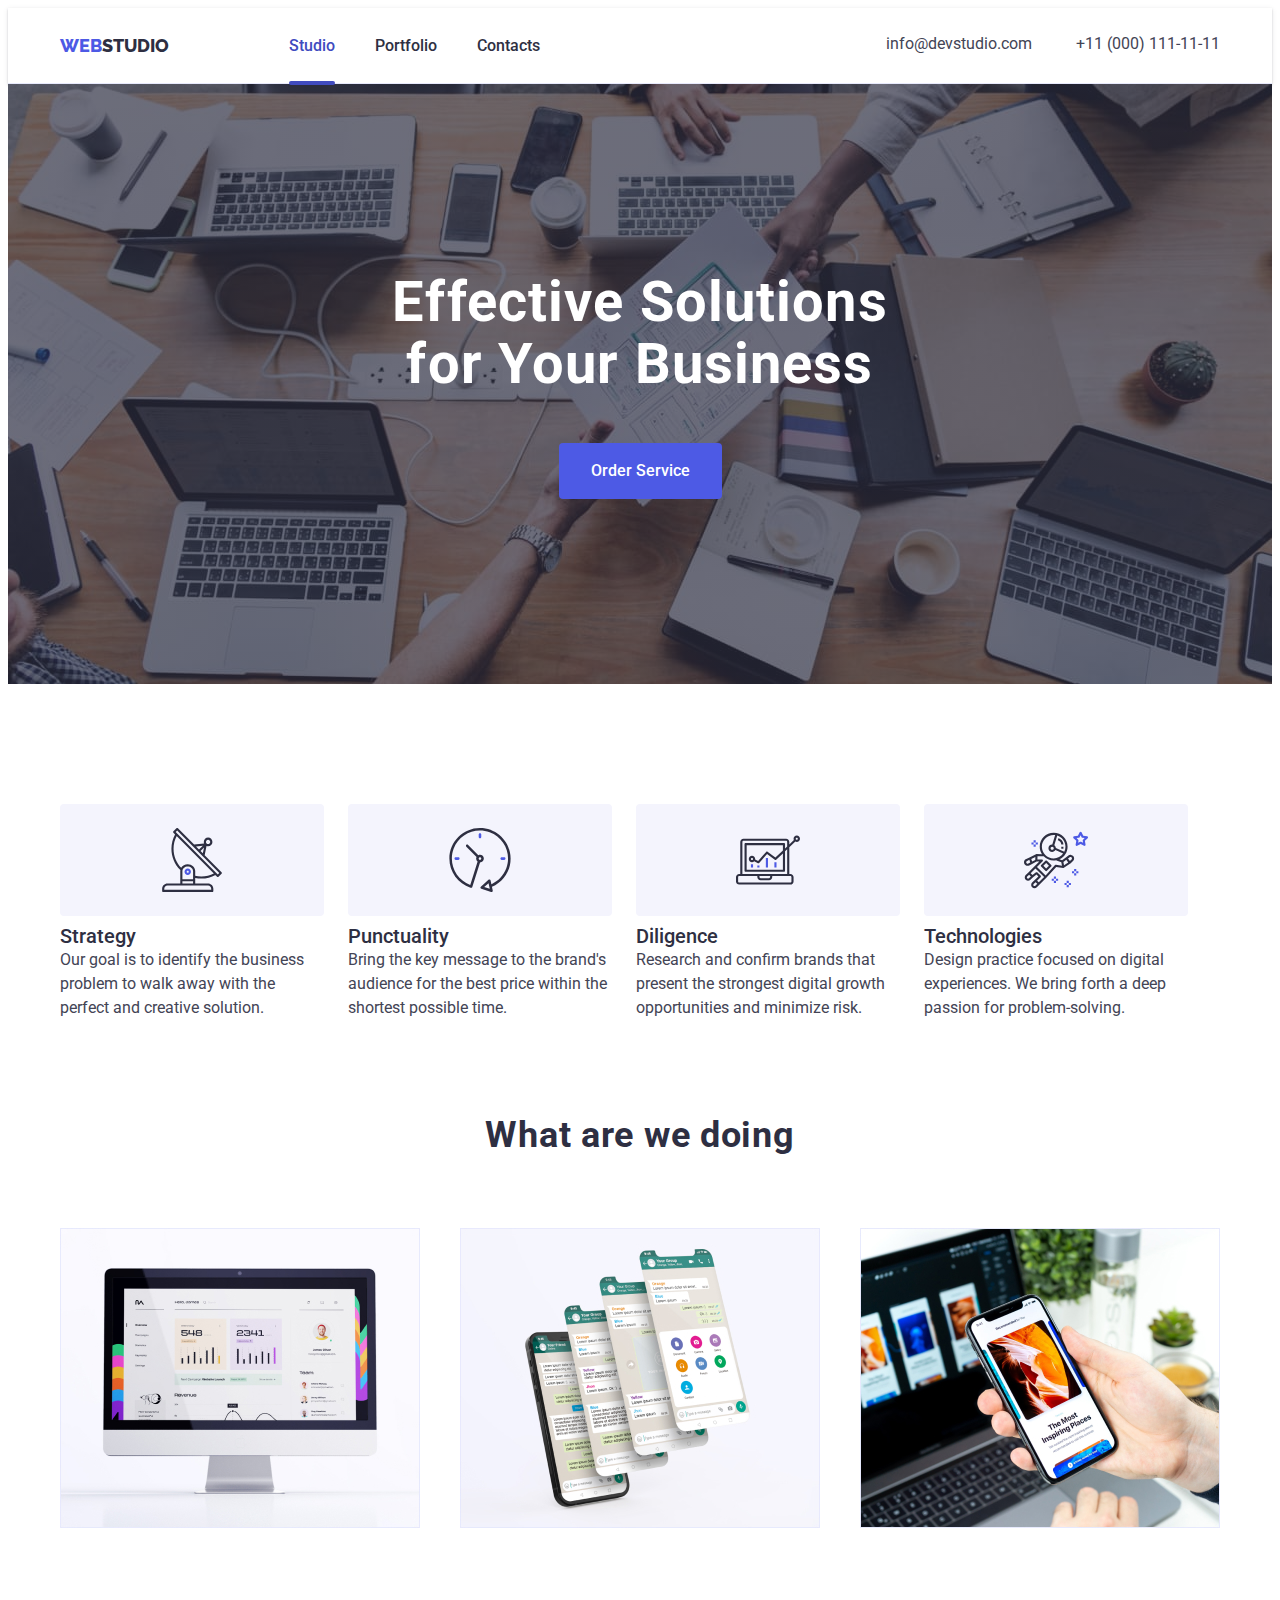
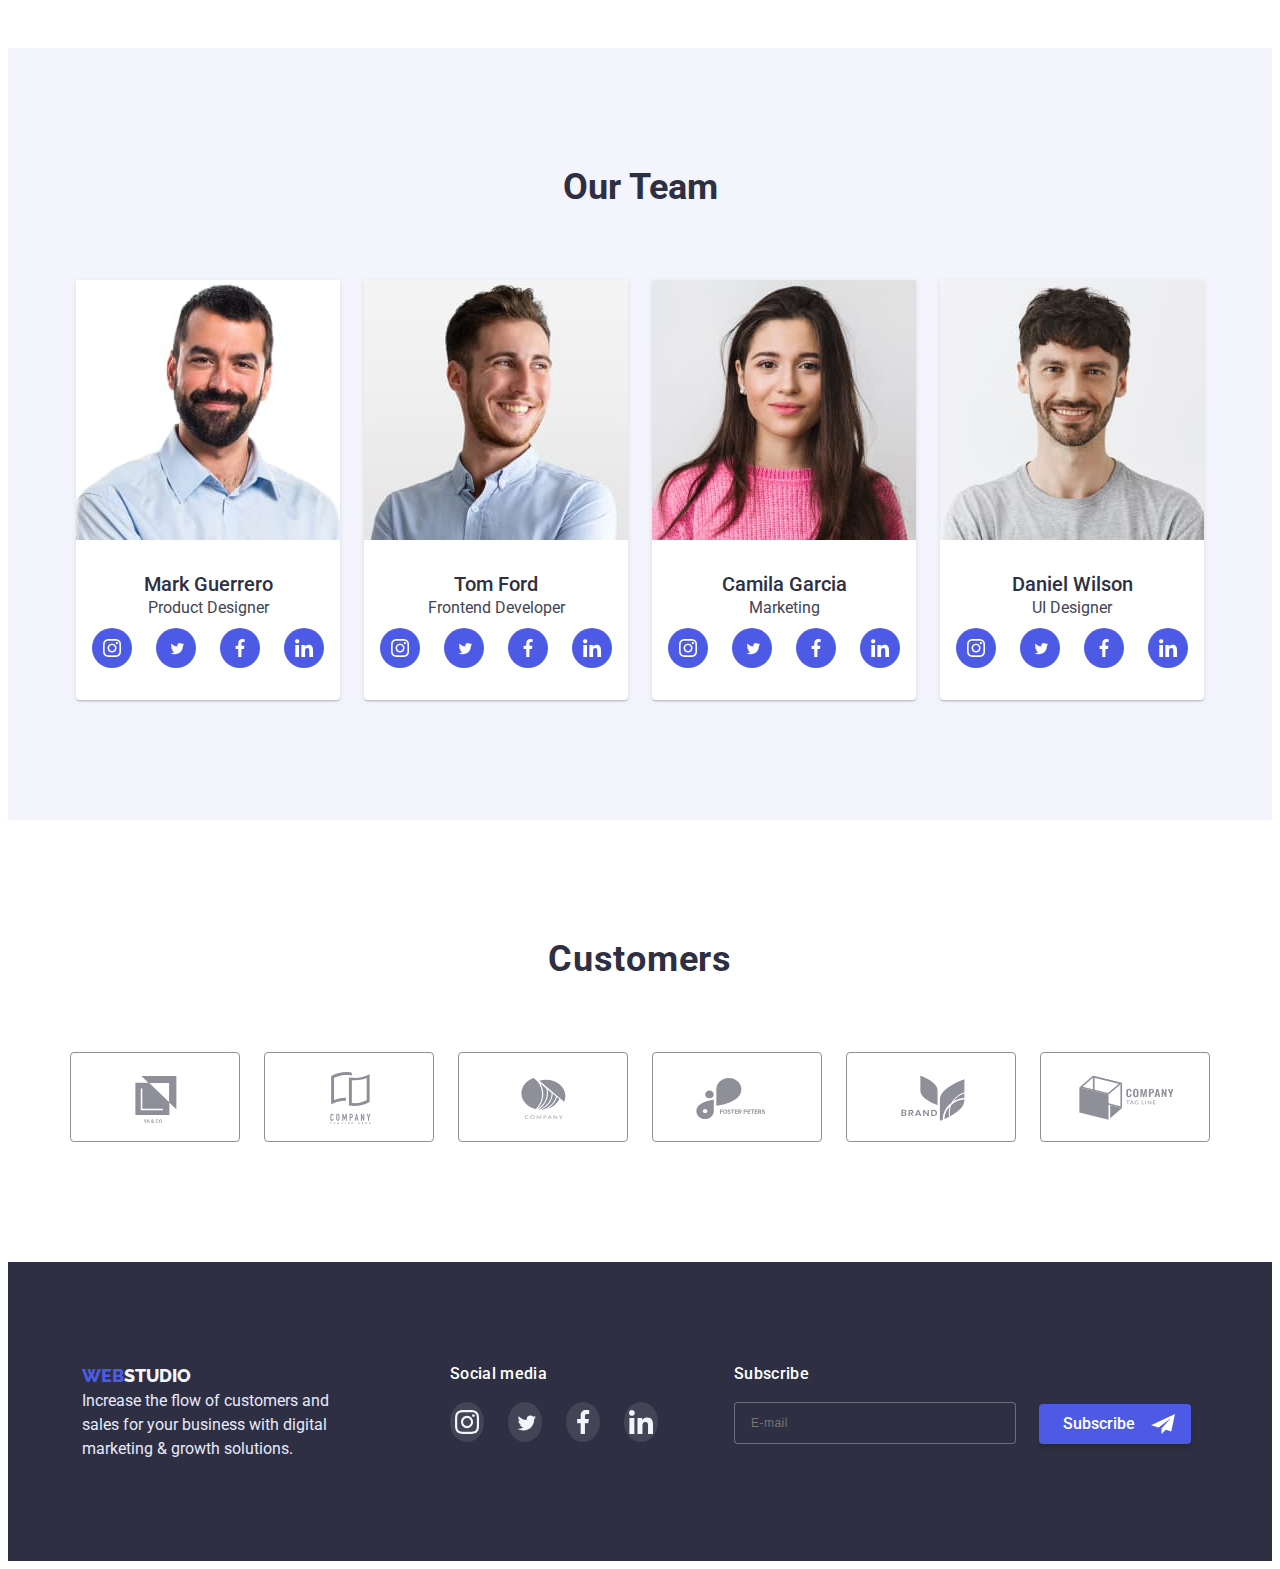
==== index.html @ 834798c4 "initial portfol" ====
<!DOCTYPE html>
<html lang="en">
  <head>
    <meta charset="UTF-8" />
    <meta http-equiv="X-UA-Compatible" content="IE=edge" />
    <meta name="viewport" content="width=device-width, initial-scale=1.0" />
    <title>WebStudio</title>
    <link rel="preconnect" href="https://fonts.googleapis.com" />
    <link rel="preconnect" href="https://fonts.gstatic.com" crossorigin />
    <link
      href="https://fonts.googleapis.com/css2?family=Raleway:wght@800&family=Roboto:wght@400;500;700&display=swap"
      rel="stylesheet"
    />
    <link rel="preconnect" href="https://fonts.googleapis.com" />
    <link rel="preconnect" href="https://fonts.gstatic.com" crossorigin />
    <link
      rel="stylesheet"
      href="https://cdnjs.cloudflare.com/ajax/libs/modern-normalize/1.0.0/modern-normalize.min.css"
      integrity="sha512-ISS7cAi1PEhQ8jnbJpJZMd29NlhNj4AWYyLOSp2CE/CsHxTCu+r+t0D2yoJudVrd0/8fTVPUVDzY5Tvli75u/g=="
      crossorigin="anonymous"
    />
    <link rel="stylesheet" href="./css/modal.css" />
    <link rel="stylesheet" href="./css/tablet.css" />
    <link rel="stylesheet" href="./css/desktop.css" />
    <link rel="stylesheet" href="./css/styles.css" />
  </head>

  <body class="tmp-brdr">
    <header class="header-section header-line tmp-brdr">
      <div class="container header-flex">
        <div class="header-justify">
          <nav class="tmp-brdr block block-modal">
            <!--переходи по сайту-->
            <a href="./index.html" class="header-logo">
              <span class="header-logo-color">Web</span>Studio</a
            >

            <ul class="header-list list block">
              <li class="header-item tmp-brdr block">
                <a href="./index.html" class="header-link link aktive"
                  >Studio</a
                >
              </li>
              <li class="header-item tmp-brdr block">
                <a href="./portfolio.html" class="header-link link"
                  >Portfolio</a
                >
              </li>
              <li class="header-item tmp-brdr block">
                <a href="" class="header-link link">Contacts</a>
              </li>
            </ul>
          </nav>
          <button type="button" class="modal-menu-button">
            <svg class="modal-burger-color">
              <use href="./images/icons-optymisov.svg#icon-burger"></use>
            </svg>
          </button>
        </div>

        <address class="header-retreat-raz">
          <ul class="list link header-list-address">
            <li class="header-item tmp-brdr block-inline">
              <a href="mailto:info@devstudio.com" class="header-info link"
                >info@devstudio.com</a
              >
            </li>
            <li class="header-item tmp-brdr block-inline">
              <a href="tel:+110001111111" class="header-info link"
                >+11 (000) 111-11-11</a
              >
            </li>
          </ul>
        </address>
      </div>
    </header>

    <main>
      <!--hero image-->

      <section class="hero-section">
        <div class="container">
          <h1 class="hero-image">Effective Solutions for Your Business</h1>

          <button
            type="button"
            class="hero-image-btn hero-button"
            data-modal-open
          >
            Order Service
          </button>
        </div>
      </section>

      <section class="hero-advantages-section">
        <div class="container">
          <h2 class="visually-hidden">section two</h2>
          <ul class="list tmp-brdr advantages-block">
            <li class="li-inline-block li-block-dist">
              <div class="hero-advantages-list">
                <svg class="hero-advantages-icon" width="64" height="64">
                  <use href="./images/icons.svg#icon-antenna"></use>
                </svg>
              </div>
              <h3 class="hero-advantages-direction">Strategy</h3>
              <p class="hero-advantages-text">
                Our goal is to identify the business problem to walk away with
                the perfect and creative solution.
              </p>
            </li>
            <li class="li-inline-block li-block-dist">
              <div class="hero-advantages-list">
                <svg class="hero-advantages-icon" width="64" height="64">
                  <use href="./images/icons.svg#icon-clock"></use>
                </svg>
              </div>
              <h3 class="hero-advantages-direction">Punctuality</h3>
              <p class="hero-advantages-text">
                Bring the key message to the brand's audience for the best price
                within the shortest possible time.
              </p>
            </li>
            <li class="li-inline-block li-block-dist">
              <div class="hero-advantages-list">
                <svg class="hero-advantages-icon" width="64" height="64">
                  <use href="./images/icons.svg#icon-diagram"></use>
                </svg>
              </div>
              <h3 class="hero-advantages-direction">Diligence</h3>
              <p class="hero-advantages-text">
                Research and confirm brands that present the strongest digital
                growth opportunities and minimize risk.
              </p>
            </li>
            <li class="li-inline-block li-block-dist">
              <div class="hero-advantages-list">
                <svg class="hero-advantages-icon" width="64" height="64">
                  <use href="./images/icons.svg#icon-astronaut"></use>
                </svg>
              </div>
              <h3 class="hero-advantages-direction">Technologies</h3>
              <p class="hero-advantages-text">
                Design practice focused on digital experiences. We bring forth a
                deep passion for problem-solving.
              </p>
            </li>
          </ul>
        </div>
      </section>

      <section class="wedoing-direction-section tmp-brdr">
        <div class="container">
          <h2 class="wedoing-direction-text">What are we doing</h2>
          <ul class="list block">
            <li class="">
              <picture>
                <source
                  media="(max-width: 1440px)"
                  srcset="
                    ./images/desktop-doing-ekran-1x.jpg 1x,
                    ./images/desktop-doing-ekran-2x.jpg 2x
                  "
                />
                <img
                  src="./images/img1.jpg"
                  alt="Computer MAC"
                  width="360"
                  height="300"
                />
              </picture>
            </li>
            <li class="">
              <picture>
                <source
                  media="(max-width: 1440px)"
                  srcset="
                    ./images/desktop-doing-tel-1x.jpg 1x,
                    ./images/desktop-doing-tel-2x.jpg 2x
                  "
                />
                <img
                  src="./images/img2.jpg"
                  alt="Mobile phones"
                  width="360"
                  height="300"
                />
              </picture>
            </li>
            <li class="">
              <picture>
                <source
                  media="(max-width: 1440px)"
                  srcset="
                    ./images/desktop-doing-net-1x.jpg 1x,
                    ./images/desktop-doing-net-2x.jpg 2x
                  "
                />
                <img
                  src="./images/img3.jpg"
                  alt="Computer and phones"
                  width="360"
                  height="300"
                />
              </picture>
            </li>
          </ul>
        </div>
      </section>

      <section class="ourteam-section tmp-brdr">
        <div class="container">
          <h2 class="ourteam-title">Our Team</h2>
          <ul class="list ourteam-block">
            <li class="ourteam-item-grunt">
              <picture>
                <source
                  media=""
                  srcset="./images/mark-1x.jpg 1x, ./images/mark-2x.jpg 2x"
                  width="264"
                  height="260"
                />
                <img
                  src="./images/img-a.jpg"
                  alt="Smiling man with a beard"
                  width="264"
                  height="260"
                />
              </picture>

              <div class="ourteam-block-man">
                <h3 class="ourteam-name">Mark Guerrero</h3>
                <p class="ourteam-function">Product Designer</p>
                <ul class="ourteam-social-list list">
                  <li class="ourteam-social-item">
                    <a href="" class="ourteam-social-link link">
                      <svg class="ourteam-social-icon">
                        <use href="./images/icons.svg#icon-instagram"></use>
                      </svg>
                    </a>
                  </li>
                  <li class="ourteam-social-item">
                    <a href="" class="ourteam-social-link link">
                      <svg class="ourteam-social-icon">
                        <use href="./images/icons.svg#icon-twitter"></use>
                      </svg>
                    </a>
                  </li>
                  <li class="ourteam-social-item">
                    <a href="" class="ourteam-social-link link">
                      <svg class="ourteam-social-icon">
                        <use href="./images/icons.svg#icon-facebook"></use>
                      </svg>
                    </a>
                  </li>
                  <li class="ourteam-social-item">
                    <a href="" class="ourteam-social-link link">
                      <svg class="ourteam-social-icon">
                        <use href="./images/icons.svg#icon-linkedin"></use>
                      </svg>
                    </a>
                  </li>
                </ul>
              </div>
            </li>

            <li class="ourteam-item-grunt">
              <picture>
                <source
                  media=""
                  srcset="./images/tom-1x.jpg 1x, ./images/tom-2x.jpg 2x"
                />
                <img
                  src="./images/img-b.jpg"
                  alt="Smiling man"
                  width="264"
                  height="260"
                />
              </picture>

              <div class="ourteam-block-man">
                <h3 class="ourteam-name">Tom Ford</h3>
                <p class="ourteam-function">Frontend Developer</p>
                <ul class="ourteam-social-list list">
                  <li class="ourteam-social-item">
                    <a href="" class="ourteam-social-link link">
                      <svg class="ourteam-social-icon">
                        <use href="./images/icons.svg#icon-instagram"></use>
                      </svg>
                    </a>
                  </li>
                  <li class="ourteam-social-item">
                    <a href="" class="ourteam-social-link link">
                      <svg class="ourteam-social-icon">
                        <use href="./images/icons.svg#icon-twitter"></use>
                      </svg>
                    </a>
                  </li>
                  <li class="ourteam-social-item">
                    <a href="" class="ourteam-social-link link">
                      <svg class="ourteam-social-icon">
                        <use href="./images/icons.svg#icon-facebook"></use>
                      </svg>
                    </a>
                  </li>
                  <li class="ourteam-social-item">
                    <a href="" class="ourteam-social-link link">
                      <svg class="ourteam-social-icon">
                        <use href="./images/icons.svg#icon-linkedin"></use>
                      </svg>
                    </a>
                  </li>
                </ul>
              </div>
            </li>

            <li class="ourteam-item-grunt">
              <picture>
                <source
                  media=""
                  srcset="./images/cam-1x.jpg 1x, ./images/cam-2x.jpg 2x"
                />
                <img
                  src="./images/img-c.jpg"
                  alt="Smiling girl"
                  width="264"
                  height="260"
                />
              </picture>

              <div class="ourteam-block-man">
                <h3 class="ourteam-name">Camila Garcia</h3>
                <p class="ourteam-function">Marketing</p>
                <ul class="ourteam-social-list list">
                  <li class="ourteam-social-item">
                    <a href="" class="ourteam-social-link link">
                      <svg class="ourteam-social-icon">
                        <use href="./images/icons.svg#icon-instagram"></use>
                      </svg>
                    </a>
                  </li>
                  <li class="ourteam-social-item">
                    <a href="" class="ourteam-social-link link">
                      <svg class="ourteam-social-icon">
                        <use href="./images/icons.svg#icon-twitter"></use>
                      </svg>
                    </a>
                  </li>
                  <li class="ourteam-social-item">
                    <a href="" class="ourteam-social-link link">
                      <svg class="ourteam-social-icon">
                        <use href="./images/icons.svg#icon-facebook"></use>
                      </svg>
                    </a>
                  </li>
                  <li class="ourteam-social-item">
                    <a href="" class="ourteam-social-link link">
                      <svg class="ourteam-social-icon">
                        <use href="./images/icons.svg#icon-linkedin"></use>
                      </svg>
                    </a>
                  </li>
                </ul>
              </div>
            </li>

            <li class="ourteam-item-grunt">
              <picture>
                <source
                  media=""
                  srcset="./images/dan-1x.jpg 1x, ./images/dan-2x.jpg 2x"
                />
                <img
                  src="./images/img-d.jpg"
                  alt="Smiling man"
                  width="264"
                  height="260"
                />
              </picture>

              <div class="ourteam-block-man">
                <h3 class="ourteam-name">Daniel Wilson</h3>
                <p class="ourteam-function">UI Designer</p>
                <ul class="ourteam-social-list list">
                  <li class="ourteam-social-item">
                    <a href="" class="ourteam-social-link link">
                      <svg class="ourteam-social-icon" width="40" height="40">
                        <use href="./images/icons.svg#icon-instagram"></use>
                      </svg>
                    </a>
                  </li>
                  <li class="ourteam-social-item">
                    <a href="" class="ourteam-social-link link">
                      <svg class="ourteam-social-icon">
                        <use href="./images/icons.svg#icon-twitter"></use>
                      </svg>
                    </a>
                  </li>
                  <li class="ourteam-social-item">
                    <a href="" class="ourteam-social-link link">
                      <svg class="ourteam-social-icon">
                        <use href="./images/icons.svg#icon-facebook"></use>
                      </svg>
                    </a>
                  </li>
                  <li class="ourteam-social-item">
                    <a href="" class="ourteam-social-link link">
                      <svg class="ourteam-social-icon">
                        <use href="./images/icons.svg#icon-linkedin"></use>
                      </svg>
                    </a>
                  </li>
                </ul>
              </div>
            </li>
          </ul>
        </div>
      </section>

      <section class="customers-section">
        <div class="container">
          <h2 class="customers-title">Customers</h2>
          <ul class="customers-list list">
            <li class="customers-item">
              <a href="" class="customers-link link"
                ><svg class="customers-icon">
                  <use href="./images/icons.svg#icon-client-logo-a"></use>
                </svg>
              </a>
            </li>
            <li class="customers-item">
              <a href="" class="customers-link link"
                ><svg class="customers-icon">
                  <use href="./images/icons.svg#icon-client-logo-b"></use>
                </svg>
              </a>
            </li>
            <li class="customers-item">
              <a href="" class="customers-link link"
                ><svg class="customers-icon">
                  <use href="./images/icons.svg#icon-client-logo-c"></use>
                </svg>
              </a>
            </li>
            <li class="customers-item">
              <a href="" class="customers-link link"
                ><svg class="customers-icon">
                  <use href="./images/icons.svg#icon-client-logo-d"></use>
                </svg>
              </a>
            </li>
            <li class="customers-item">
              <a href="" class="customers-link link"
                ><svg class="customers-icon">
                  <use href="./images/icons.svg#icon-client-logo-e"></use>
                </svg>
              </a>
            </li>
            <li class="customers-item">
              <a href="" class="customers-link link"
                ><svg class="customers-icon">
                  <use href="./images/icons.svg#icon-client-logo-f"></use>
                </svg>
              </a>
            </li>
          </ul>
        </div>
      </section>
    </main>

    <footer class="footer-grunt">
      <div class="container">
        <div class="footer-block-block">
          <div class="footer-block">
            <div class="footer-logo">
              <a href="./index.html" class="footer-logo-color">
                <span class="header-logo-color">Web</span>Studio
              </a>
            </div>

            <p class="footer-text-color">
              Increase the flow of customers and sales for your business with
              digital marketing & growth solutions.
            </p>
          </div>
          <div class="footer-block-social">
            <h3 class="footer-block-social-title">Social media</h3>
            <ul class="footer-social-list list">
              <li class="footer-social-item">
                <a href="" class="footer-social-link link">
                  <svg class="footer-social-icon">
                    <use href="./images/icons.svg#icon-instagram"></use>
                  </svg>
                </a>
              </li>
              <li class="footer-social-item">
                <a href="" class="footer-social-link link">
                  <svg class="footer-social-icon">
                    <use href="./images/icons.svg#icon-twitter"></use>
                  </svg>
                </a>
              </li>
              <li class="footer-social-item">
                <a href="" class="footer-social-link link">
                  <svg class="footer-social-icon">
                    <use href="./images/icons.svg#icon-facebook"></use>
                  </svg>
                </a>
              </li>
              <li class="footer-social-item">
                <a href="" class="footer-social-link link">
                  <svg class="footer-social-icon">
                    <use href="./images/icons.svg#icon-linkedin"></use>
                  </svg>
                </a>
              </li>
            </ul>
          </div>

          <div class="footer-subscribe">
            <form class="footer-subscribe-contact-form">
              <div class="footer-block-inline">
                <label for="email-foot" class="footer-subscribe-label">
                  <div class="footer-block-text">
                    <span class="footer-subscribe-label-text">Subscribe</span>
                  </div>

                  <div class="footer-subscribe-form-control">
                    <input
                      type="email"
                      class="footer-subscribe-form-input"
                      placeholder="E-mail"
                      name="email"
                      id="email-foot"
                    />
                  </div>
                </label>

                <div class="footer-subscribe-grop">
                  <button
                    type="submit"
                    class="footer-subscribe-btn footer-subscribe-button"
                  >
                    <p class="footer-subscribe-text-btn">Subscribe</p>
                    <svg
                      class="footer-subscribe-btn-icon"
                      width="24"
                      height="24"
                    >
                      <use
                        href="./images/icons-optymisov.svg#icon-subscribe"
                      ></use>
                    </svg>
                  </button>
                </div>
              </div>
            </form>
          </div>
        </div>
      </div>
    </footer>
    <!-- вставити   в div is-hidden -->
    <!-- <div class="modal-backdrop is-hidden" data-modal>
      <div class="modal-modal">
        <div>
          <button type="button" class="modal-close-btn" data-modal-close>
            <svg class="modal-close-btn-icon" width="8" height="8">
              <use
                href="./images/icons-optymisov.svg#icon-close-black-18dp"
              ></use>
            </svg>
          </button>
        </div>

        <div class="modal-grup">
          <p class="modal-grup-text">
            Leave your contacts and we will call you back
          </p>
          <form class="modal-contact-form">
            <div>
              <label for="names" class="modal-label">
                <span class="modal-label-text">Name*</span>
                <div class="modal-form-control">
                  <input
                    type="text"
                    class="modal-contact-form-input"
                    placeholder="name"
                    name="fullname"
                    id="names"
                    required
                    pattern="^[a-zA-Zа-яА-Я]+$"
                    minlength="2"
                  />
                  <svg class="modal-icon" width="22" height="24">
                    <use
                      href="./images/icons-optymisov.svg#icon-person-black-18dp-1"
                    ></use>
                  </svg>
                </div>
              </label>
            </div>

            <div>
              <label for="phone" class="modal-label">
                <span class="modal-label-text">Phone*</span>
                <div class="modal-form-control">
                  <input
                    type="tel"
                    class="modal-contact-form-input"
                    placeholder="telefon"
                    name="phone"
                    id="phone"
                    required
                    pattern="[0-9]{3}-[0-9]{3}-[0-9]{2}-[0-9]{2}"
                    title="xxx-xxx-xx-xx"
                  />
                  <svg class="modal-icon" width="22" height="24">
                    <use
                      href="./images/icons-optymisov.svg#icon-phone-black-18dp-1"
                    ></use>
                  </svg>
                </div>
              </label>
            </div>

            <div>
              <label for="email" class="modal-label">
                <span class="modal-label-text">Email</span>
                <div class="modal-form-control">
                  <input
                    type="email"
                    class="modal-contact-form-input"
                    placeholder="email"
                    name="email"
                    id="email"
                  />
                  <svg class="modal-icon" width="22" height="24">
                    <use
                      href="./images/icons-optymisov.svg#icon-email-black-18dp-1"
                    ></use>
                  </svg>
                </div>
              </label>
            </div>

           
              <label for="comment" class="modal-label-text">Comment</label>
              <textarea
                name="user_message"
                class="modal-for-message"
                placeholder="Text input"
                id="comment"
              ></textarea>
            

            <div>
              <input
                type="checkbox"
                name="user_policy"
                id="user-policy"
                class="modal-form-check visually-hidden"
              />
              <label for="user-policy" class="modal-form-check-privacy">I accept the terms and conditions of the&nbsp;
                <a href="" class="modal-form-check-privacy-line">Privacy Policy</a>
              </label>
            </div>

            <div>
              <button type="submit" class="modal-image-btn modal-button">
                <p class="modal-text-btn">Send</p>
              </button>
            </div>
          </form>
        </div>
      </div>
    </div> -->
    <!-- <script src="./js/modal.js"></script> -->
  </body>
</html>
---- css/modal.css ----
.container{
    width: 100%;  
    padding-left: 16px;
    padding-right: 16px;
    /* background-color: rgb(176, 205, 205);  */
} 

@media screen and (min-width: 480px) {
    .container{
        width: 458px;
        margin-left: auto;
        margin-right: auto;        
    }    
}

@media screen and (min-width: 767px) {
    .modal-menu-button{
        display: none;
    }

    .header-section{
        padding-top: 16px;
        padding-bottom: 16px;        
    }
}

button{
    padding: 0;
    border-width: 0;
    /* writing-mode: 0; */
}

.modal-burger-color{
    /* fill: currentColor; */
    background-color: #fff;
    width: 40px;
    height: 32px;
}

@media screen and (max-width: 767px) {
    .header-list{
        display: none;
    }
}

@media screen and (max-width: 767px) {
    .header-list-address{
        display: none;
    }
}

 .header-justify{
    display: flex;
    justify-content: space-between;
    align-items: center;
} 

/*hero image*/

.hero-section{
    background-image: linear-gradient(rgba(46, 47, 66, 0.7), rgba(46, 47, 66, 0.7)),url(../images/mobile-hero-img-1x.jpg);
    height: 432px;
}

@media screen and (min-device-pixel-ratio: 2) and  (max-width: 767px), 
screen and (min-resolution: 192dpi) and  (max-width: 767px),
screen and (min-resolution: 2dppx) and  (max-width: 767px)
{
    .hero-section{
        background-image: linear-gradient(rgba(46, 47, 66, 0.7), rgba(46, 47, 66, 0.7)),url(../images/mobile-hero-img-2x.jpg);
        height: 432px;
    }
}

@media screen and (max-width: 767px) {
    .hero-image{
        font-size: 36px;
        line-height: 1.11;
        text-transform: capitalize;
        max-width: 320px;
        padding: 112px 0 72px 0; 
    }
}


/* hero-advantages */
 
@media screen and (max-width: 767px) {
    .hero-advantages-icon{
        display: none;
    } 
        
    .hero-advantages-section {
        padding-top: 96px;
        padding-bottom: 24px;
    }

    .hero-advantages-direction {
        text-align: center;

    }

    .li-inline-block{
        max-width: 396px;
        height: 96px;
        display: inline-block; 
        margin-bottom: 72px;
    } 
    
}


/* wedoing-direction - Що ми робимо-напрямок */

@media screen and (max-width: 767px) {

    .wedoing-direction-section{
        display: none;
    }
}

/* ourteam-section наша команда*/

@media screen and (max-width: 767px) {
    .ourteam-section{
        padding-top: 96px;
        padding-bottom: 128px;
    } 

     .ourteam-block {
          display: block;
          margin-bottom: 128px;
     } 
     
     .ourteam-item-grunt {
        margin-bottom: 72px;
        margin-left: 82px;
        margin-right: 82px;
     }

     .ourteam-social-list {
        margin-left: 14px;
        margin-right: 14px;
     }

     .ourteam-social-list{
        display: flex;
        justify-content: space-between;
        margin-top: 8px;
    }
}

/*---- наші замовники ----*/

@media screen and (max-width: 767px) {
    .customers-section{
        padding-top: 96px;
        padding-bottom: 96px;
    }

    .customers-list{
        gap: 72px 16px;
    }
}

     /*----- footer -----*/

@media screen and (max-width: 767px) {

    .footer-grunt{    
        background: var(--accent-color-logo-grunt);
        padding-top: 96px;
        padding-bottom: 96px;
    }

    .footer-block-block{
        display: block;
    }

    .footer-block{
        width: 268px;
        display: block;
        margin-left: auto;
        margin-right: auto;
        margin-bottom: 72px;
    } 

    .footer-block-social{
        width: 268px;
        display: block;
        margin-left: auto;
        margin-right: auto;
        margin-bottom: 72px;
    }

    .footer-block-social-title{
        text-align: center;    
    }

    .footer-logo{
        margin-bottom: 16px;
        text-align: center;
    }

         /* subscribe */

    .footer-subscribe{
        /* width: 396px; */
        height: 136px;
        margin-bottom: 96px;
    }

    .footer-subscribe-contact-form{
        /* width: 453px; */
        height: 80px;
        margin-right: 0;
    }

 /* .footer-block-inline {
        display: inline-block;
    }    */

    .footer-subscribe-label{
        display: block;
    }

   

    .footer-block-text {
        margin-bottom: 16px;
        text-align: center;
    }

    .footer-subscribe-label-text {
        text-align: center;
    }   
    
    .footer-subscribe-form-control{
        position: relative;
    }

    .footer-subscribe-form-input{
        position: absolute;
        right: 20%;
    }

    .footer-subscribe-grop{
        position: relative;
     }
    
    .footer-subscribe-btn {
        position: absolute;
        top: 60px;
        right: 120px;
    }    
}

/*------ portfolio -----*/

@media screen and (max-width: 767px) {
    .prtf-filtr{
        justify-content: space-between;
        display: flex;
        row-gap: 16px;
        flex-wrap: wrap;
        width: 263px;
        height: 96px;
        margin-bottom: 48px;  
    }

    .prtf-button-grunt{
        padding: 8px 16px;
    }

    .backdown-to-prtf{
        padding-top: 48px;
        padding-bottom: 48px;
    }
}

/* фото наших робіт CARDS */

@media screen and (max-width: 767px) {

}
---- css/tablet.css ----
@media screen and (min-width: 767px) {
    .container{
        width: 766px;
         /* background-color: rgb(128, 174, 128);  */
    }
    .block{
        display: inline-block;
    }
    .header-item{
        margin-left: 40px;
    }
    .header-info{
        font-size: 12px;
        line-height: 1.33;        
    }
    .header-flex{
        display: flex;
        justify-content: space-between;        
    }
    .header-logo{
        margin-right: 80px;
    }

}  

/*hero image*/

@media screen and (min-width: 767px) {
    .hero-section{
        background-image: linear-gradient(rgba(46, 47, 66, 0.7), rgba(46, 47, 66, 0.7)),url(../images/tablet-hero-img-1x.jpg);
        height: 436px;
    }
}

@media screen and (min-device-pixel-ratio: 2) and  (min-width: 767px), 
screen and (min-resolution: 192dpi) and  (min-width: 767px),
screen and (min-resolution: 2dppx) and  (min-width: 767px)
{
    .hero-section{
        background-image: linear-gradient(rgba(46, 47, 66, 0.7), rgba(46, 47, 66, 0.7)),url(../images/tablet-hero-img-2x.jpg);
        height: 436px;
    }
}

@media screen and (min-width: 767px){
    .hero-image{
        font-size: 56px;
        line-height: 1.1;
        width: 520px;
        padding: 112px 0 40px 0;
    }
}

/* hero-advantages */

@media screen and (min-width: 767px) {
    .hero-advantages-icon{
        display: none;
    }

    .hero-advantages-section {
        padding-top: 96px;
        padding-bottom: 24px;
    }

    .li-inline-block{
        width: 356px;
        height: 120px;
        display: inline-block; 
        margin-bottom: 72px;        
    } 

    .advantages-block {
        display: flex;
        width: 736px;
        flex-wrap: wrap;
        justify-content: space-between;
    }

    /* .li-block-dist:first-child{
        margin-left: 0;
    } */
}

/* wedoing-direction - Що ми робимо-напрямок */

@media screen and (min-width: 768px) {

    .wedoing-direction-section{
        display: none;
    }
}

/* ourteam-section наша команда*/

@media screen and (min-width: 767px) {
    .ourteam-section{
        padding-top: 96px;
        padding-bottom: 104px;
    } 

    .ourteam-block {
         display: flex;  
        flex-wrap: wrap;
        gap: 64px 24px;
        justify-content: center;
    } 
    
    /* .ourteam-item-grunt {
       margin-bottom: 72px;
       margin-left: 82px;
       margin-right: 82px;
    } */

    .ourteam-social-list {
       margin-left: 14px;
       margin-right: 14px;
    }

    .ourteam-social-list{
       display: flex;
       justify-content: space-between;
       margin-top: 8px;
   }
}

/*---- наші замовники ----*/

@media screen and (min-width: 767px) {
    .customers-section {
        padding-top: 96px;
        padding-bottom: 96px;
    }

    .customers-list{
        gap: 72px 24px;
    }
}

/*----- footer -----*/

@media screen and (min-width: 767px) {
    .footer-grunt{    
        background: var(--accent-color-logo-grunt);
        padding-top: 96px;
        padding-bottom: 96px;
    }

    .footer-block-block{
        display: flex;
        flex-wrap: wrap;
        gap: 24px;
        margin-left: 78px;
    }

    .footer-block{        
        width: 264px;        
        margin-bottom: 72px;
    } 

    .footer-block-social{        
        width: 208px;
    }

    .footer-block-text {
        margin-bottom: 16px;        
    }

    .footer-subscribe-grop{
        position: relative;
     }
    
    .footer-subscribe-btn {
        position: absolute;
        top: -40px;
        right: -175px;
    } 
}

/*------ portfolio -----*/

@media screen and (min-width: 767px) {
    .prtf-filtr{
        justify-content: center;
        display: flex;
        gap: 24px;
        margin-bottom: 64px;  
    }

    .prtf-button-grunt{
        padding: 12px 24px;
    }

    .backdown-to-prtf{
        padding-top: 64px;
        padding-bottom: 64px;
    }
}

/* фото наших робіт CARDS */

@media screen and (min-width: 767px) {

}
---- css/desktop.css ----
@media screen and (min-width: 1200px) {
    .container{
        width: 1160px;
        /* background-color: rgb(138, 138, 181);  */
    }
}

@media screen and (min-width: 1200px) {
    .header-section{
        padding-top: 24px;
        padding-bottom: 24px;        
    }
    .block-inline{
        display: inline-block;
    }
    .header-info{
        font-size: 16px;
        line-height: 1.5;         
    }
}

/*hero image*/

@media screen and (min-width: 1200px) {
    .hero-section{
        /* min-width: 1440px; */
        background-image: linear-gradient(rgba(46, 47, 66, 0.7), rgba(46, 47, 66, 0.7)),url(../images/desktop-hero-img-1x.jpg);
        height: 600px;
    }
}

@media screen and (min-device-pixel-ratio: 2) and  (min-width: 1200px), 
screen and (min-resolution: 192dpi) and  (min-width: 1200px),
screen and (min-resolution: 2dppx) and  (min-width: 1200px)
{
    .hero-section{
        background-image: linear-gradient(rgba(46, 47, 66, 0.7), rgba(46, 47, 66, 0.7)),url(../images/desktop-hero-img-2x.jpg);
        height: 600px;
    }
}

@media screen and (min-width: 1200px) {
    .hero-image{
        font-size: 56px;
        line-height: 1.1;
        width: 520px;
        padding: 188px 0 48px 0;
    }
}

/* hero-advantages */

@media screen and (min-width: 1200px) {
    .hero-advantages-icon{
        display: flex;
    }

    .hero-advantages-list{
        display: flex;
        gap: 24px;
        justify-content: center;
        align-items: center;
        margin-bottom: 8px;
        background-color: var(--color-footer-social-ikons);
        border-radius: 4px;
        padding: 24px 0;
        color: var(--accent-color-logo-grunt);
    }

    .hero-advantages-section {
        padding-top: 120px;
        padding-bottom: 120px;
    }

     .li-inline-block{
        width: 264px;        
    } 

    /*.li-block-dist{
        margin-left: 24px;
    }  
    
    .li-block-dist:first-child{
        margin-left: 0;
    }  */

    .advantages-block {
        display: flex;
        width: 1128px;
        flex-wrap: wrap;
        justify-content: space-between;
    }
}

/* wedoing-direction - Що ми робимо-напрямок */

@media screen and (min-width: 1200px) {
    .wedoing-direction-section {
        padding-bottom: 120px;
        display: flex;
    }
    
    .wedoing-direction-text {
        font-weight: 700;
        font-size: 36px;
        line-height: 1.11;
        letter-spacing: 0.02em;
        color: var(--accent-color-logo-grunt); 
        text-align: center; 
        margin-bottom: 72px; 
    }

    .block{
        display: flex;
        justify-content: space-between;
        align-items: center;
    }
}

/* ourteam-section наша команда*/

@media screen and (min-width: 1200px) {
    .ourteam-section{
        padding-top: 120px;
        padding-bottom: 120px;
    } 

    .ourteam-social-list{
        display: flex;
        gap: 24px;
        justify-content: center;
        margin-top: 8px;
    }
}

/*---- наші замовники ----*/

@media screen and (min-width: 1200px) {
    .customers-section{
        padding-top: 120px;
        padding-bottom: 120px;
    }

    .customers-list{
        gap: 24px;
    }
}

/*----- footer -----*/

@media screen and (min-width: 1200px) {

    .footer-grunt{    
        background: var(--accent-color-logo-grunt);
        padding-top: 100px;
        padding-bottom: 100px;
    }

    .footer-block{        
        width: 264px; 
        margin-bottom: 0;       
        
    } 

    .footer-block-block{
        margin-left: 22px;
    }

    .footer-block-social{        
        margin-left: 80px;
        margin-bottom: 0;

    }

    .footer-subscribe{
        margin-left: 52px;
        margin-bottom: 0px;
    }
}

/*------ portfolio -----*/

@media screen and (min-width: 1200px) {
    .prtf-filtr{
        justify-content: center;
        display: flex;
        gap: 24px;   
        margin-bottom: 72px;     
    }

    .prtf-button-grunt{
        padding: 12px 24px;
    }

    .backdown-to-prtf{
        padding-top: 96px;
        padding-bottom: 72px;
    }
}

/* фото наших робіт CARDS */

@media screen and (min-width: 1200px) {

}
---- css/styles.css ----
/*кольори сайту*/
:root{
    --main-title-color: #ffffff;
    --accent-color-logo-grunt: #2E2F42;
    --accent-color-logo: #F4F4FD;
    --footer-text-color: #E7E9FC;
    --ourteam-grunt-foto: #F4F4FD;
    --advantages-ourteam-text: #434455;
    --heder-color-info: #434455;
    --color-button-link: #404BBF;
    --color-logo-button: #4D5AE5;
    --card-shadow: 0px 2px 1px -1px rgba(0, 0, 0, 0.2),
    0px 1px 1px 0px rgba(0, 0, 0, 0.14), 0px 1px 3px 0px rgba(0, 0, 0, 0.12);
    --color-tmp-brdr: #transparent ;
    --color-customers-ikons: #8e8f99;
    --color-footer-social-ikons: #f4f4fd;
    --color-footer-social-ikons-grunt-a:  rgba(255, 255, 255, 0.1);
    --color-footer-social-ikons-grunt: #31D0AA;
    --semofor-button-grunt: 300ms cubic-bezier(1, 0.04, 1, 1);
    --semofor-button-grun-customers:  300ms cubic-bezier(1, 0.04, 1, 1);
}



.header-line{
    border-bottom: 1px solid var(--footer-text-color);
    box-shadow: 0px 2px 1px rgba(46, 47, 66, 0.08), 0px 1px 2px rgba(46, 47, 66, 0.16), 0px 1px 6px rgba(46, 47, 66, 0.08);
}



    
.visually-hidden {  
    position: absolute;
    height: 1px;
    margin: -1px;
    border: 0;
    padding: 0;
    white-space: nowrap;
    clip-path: inset(100%);
    clip: rect(0 0 0 0);
    overflow: hidden;
    width: 1px;    
 }

body {
    font-family: 'Roboto' , sans-serif;
    background: var(--main-title-color);
    color: var(--advantages-ourteam-text);
}

h1,
h2,
h3,
h4,
h5,
h6,
p {
    margin: 0;
}

img {
    display: block;
    width: 100%;
    height: auto;
}

ul {
    margin-block-start: 0;
    margin-block-end: 0;
    padding-inline-start: 0;
    box-sizing: initial;
}

/*прибираємо крапочки*/
.list{
    list-style: none;
}

/* відступи і центрування для Li текста*/

/* .li-inline-block{
    width: 264px;
    display: inline-block; 
}  */

/* .li-block-dist{
    margin-left: 24px;
}   */

/* .li-block-dist:first-child{
    margin-left: 0;
} */

/*прибираємо підкреслення і нахил */
.link{
    text-decoration: none;
    font-style: normal;
}

/* тимчасово задаємо кордон елементу */
.tmp-brdr{
    /* outline: 2px solid tomato; */
    outline: 2px solid var(--color-tmp-brdr);
} 

 /* .block{
    display: flex;
    justify-content: space-between;
    align-items: center;
}

.block-inline{
    display: inline-block;
} */

/*.container{
    max-width: 1158px;
    margin-left: auto;
    margin-right: auto;
    padding-left: 15px;
    padding-right: 15px;
}

.header-section{
    padding-top: 24px;
    padding-bottom: 24px;
    
}*/

/* .header-justify{
    display: flex;
    justify-content: space-between;
    align-items: center;
}    */

.header-logo{
    font-family: 'Raleway' , sans-serif;    
    font-weight: 800;
    font-size: 18px;
    line-height: 1.5;
    text-transform: uppercase;
    color: var(--accent-color-logo-grunt);
    text-decoration: none;
     
}

.header-logo-color{
    color: var(--color-logo-button); 
}

.header-list{
    margin-block-start: 0;
    margin-block-end: 0;
}

.header-link{      
    font-weight: 500;
    font-size: 16px;
    line-height: 1.5;
    color: var(--accent-color-logo-grunt);
    position: relative; 
}

.header-link:hover,
.header-link:focus{
    color: var(--color-button-link);
}

.header-link.aktive{
    color: var(--color-button-link);
}

.header-link.aktive::after{    
    content: '';
    width: 100%;
    height: 4px;
    border-radius: 4px;
    background-color: var(--color-button-link);
    position: absolute;
    bottom: -27px;
    left: 0;
} 


.header-info{
    color: var(--heder-color-info);    
}

.header-info:hover,
.header-info:focus{
    color: var(--color-button-link);   
}

/*hero image*/

.hero-section{
    
    margin-left: auto;
    margin-right: auto;
    /* background-color: var(--accent-color-logo-grunt); */
    /* padding-bottom: 192px;
    padding-top: 192px; */
    background-repeat: no-repeat;
    background-position: center;
    /* background-size: 1440px; */
}

.hero-image{    
    font-weight: 700;
    color: var(--main-title-color);
    text-align: center;
    margin: 0 auto;
    letter-spacing: 0.02em;
} 

.hero-image-btn{    
    font-family: 'Roboto' , sans-serif;
    padding: 16px 32px;
    font-weight: 500;
    font-size: 16px;
    line-height: 1.5;
    display: flex;
    align-items: center;
    color: var(--main-title-color);
    margin: 0 auto;
    cursor: pointer;
    border-radius: 4px;
    border: 1px solid var(--color-tmp-brdr);
}

  .hero-button{
    background-color: var(--color-logo-button); 
    transition: var(--semofor-button-grunt);   
}

  .hero-button:hover ,
  .hero-button:focus {
    background-color: var(--color-button-link);
  }
  
   /*переваги*/
.hero-advantages-section{
    margin-left: auto;
    margin-right: auto;
}

/*----  діаграма ----*/


.hero-advantages-icon{
    fill: currentColor;
}

/*напрямок*/
.hero-advantages-direction{
    font-weight: 500;
    font-size: 20px;
    line-height: 1.2;
    color: var(--accent-color-logo-grunt);
}

.hero-advantages-text{
    font-size: 16px;
    line-height: 1.5;
    color: var(--advantages-ourteam-text);
}

/*Що ми робимо-напрямок*/
/* .wedoing-direction-section{
    padding-bottom: 120px;
}

.wedoing-direction-text{
    font-weight: 700;
    font-size: 36px;
    line-height: 1.11;
    letter-spacing: 0.02em;
    color: var(--accent-color-logo-grunt); 
    text-align: center; 
    margin-bottom: 72px; 
} */

/*наша команда*/
.ourteam-section{
    background-color: var(--accent-color-logo);
} 

.ourteam-title{
    font-weight: 700;
    font-size: 36px;
    line-height: 1.1;
    color: var(--accent-color-logo-grunt);
    text-align: center;    
    margin-bottom: 72px;
}

.ourteam-item-grunt{
    background: var(--main-title-color);
    box-shadow: 0px 1px 6px rgba(46, 47, 66, 0.08), 0px 1px 1px rgba(46, 47, 66, 0.16), 0px 2px 1px rgba(46, 47, 66, 0.08);
    border-radius: 0px 0px 4px 4px;;
}

.ourteam-block-man{
    padding: 32px 0;
}

.ourteam-name{
    font-weight: 500;
    font-size: 20px;
    line-height: 1.2;
    color: var(--accent-color-logo-grunt);
    text-align: center;
}

.ourteam-function{
    font-size: 16px;
    line-height: 1.5;
    color: var(--advantages-ourteam-text);
    text-align: center;
}

/* .ourteam-social-list{
    display: flex;
    gap: 24px;
    justify-content: center;
    margin-top: 8px;
} */

.ourteam-social-item{
    width: 40px;
    height: 40px;
}

.ourteam-social-link{
    display: flex;
    justify-content: center;
    align-items: center;
    width: 100%;
    height: 100%;
    border-radius: 50%;
    background-color: var(--color-logo-button);
    color: var(--main-title-color);
    transition: var(--semofor-button-grunt);
}

.ourteam-social-link:hover,
.ourteam-social-link:focus{
    background-color: var(--color-button-link);
}

.ourteam-social-icon{
    width: 18px;
    height: 18px;
    fill: currentColor;
}

/*---- наші замовники ----*/

.customers-list{
    display: flex;
    flex-wrap: wrap;
    justify-content: center;
}

.customers-title{
    font-weight: 700;
    font-size: 36px;
    line-height: 1.11;
    text-align: center;
    letter-spacing: 0.02em;
    text-transform: capitalize;
    color: var(--accent-color-logo-grunt);
    margin-bottom: 72px;
}

.customers-item{
   
}

.customers-link{
    display: flex;
    justify-content: center;
    align-items: center;
    color: var(--color-customers-ikons);
    border: 1px solid var(--color-customers-ikons);
    border-radius: 4px;
    width: 168px;
    height: 88px;
    transition: color var(--semofor-button-grun-customers), border var(--semofor-button-grun-customers);
}

.customers-link:hover,
.customers-link:focus{
    color: var(--color-button-link);
    border: 1px solid var(--color-button-link)
}

.customers-icon{
    width: 104px;
    height: 56px;
    fill: currentColor;
}




/*footer*/
/* .footer-grunt{    
    background: var(--accent-color-logo-grunt);
    padding-top: 100px;
    padding-bottom: 100px;
} */

/* .backdown-to-footer-prtf{
    padding-top: 96px;
    padding-bottom: 120px;
} */

/* .footer-block-block{
    display: flex;
} */

/* .footer-block{
    width: 264px;
    display: inline-block;
}   */

.footer-logo-color{
    color: var(--accent-color-logo);
    font-family: 'Raleway' , sans-serif;    
    font-weight: 800;
    font-size: 18px;
    line-height: 1.5;
    text-transform: uppercase;
    text-decoration: none;
}

.footer-text-color{
    font-size: 16px;
    line-height: 1.5;
    color: var(--footer-text-color);
}

/* .footer-block-social{
    display: inline-block;
    margin-left: 120px;
    margin-right: 80px;
} */

.footer-block-social-title{
    font-weight: 500;
    font-size: 16px;
    line-height: 1.5;
    letter-spacing: 0.02em;
    color: var(--main-title-color);
    margin-bottom: 16px;

}

.footer-social-list{
    display: flex;
    gap: 24px;
    justify-content: center;
    align-items: center;
    margin-top: 8px;
}

.footer-social-item{
    width: 40px;
    height: 40px; 
}

.footer-social-link{
    display: flex;
    justify-content: center;
    align-items: center;
    width: 100%;
    height: 100%; 
    border-radius: 50%;
    background-color: var(--color-footer-social-ikons-grunt-a);
    color: var(--color-footer-social-ikons);
    transition: background-color var(--semofor-button-grunt), color var(--semofor-button-grunt);
}

.footer-social-link:hover,
.footer-social-link:focus{
    background-color: var(--color-footer-social-ikons-grunt);
    color: var(--accent-color-logo-grunt);
}

.footer-social-icon{
   fill: currentColor;
    width: 24px;
    height: 24px;
}

/* ----- subscribe -----*/



.footer-subscribe-label-text{
    font-weight: 500;
    font-size: 16px;
    line-height: 1.5;
    letter-spacing: 0.02em;
    color: #FFFFFF;   
}

.footer-subscribe-form-input{
    min-width: 264px;
    height: 40px;
    padding: 0 0 0 16px;
    border: 1px solid rgba(255, 255, 255, 0.3);
    border-radius: 4px;
    /* position: absolute; */
    /* bottom: -58px;
    left: 0; */
    background-color: #2E2F42;
    font-size: 12px;
    line-height: 2;
    display: flex;
    align-items: center;
    letter-spacing: 0.04em;
    color: rgba(255, 255, 255, 0.6);
}

.footer-subscribe-form-input:focus-visible{
    outline: none;
}



.footer-subscribe-btn{    
    font-family: 'Roboto' , sans-serif;
    padding: 8px 16px 8px 24px;
    font-weight: 500;
    font-size: 16px;
    line-height: 1.5;
    display: flex;
    align-items: center;
    color: var(--main-title-color);
    margin: 0 auto;
    cursor: pointer;
    border-radius: 4px;
    border: 1px solid var(--color-tmp-brdr);
    box-shadow: 0px 4px 4px rgba(0, 0, 0, 0.15);
    
}


.footer-subscribe-text-btn{
    max-width: 165px;
    margin-right: 16px;
}

.footer-subscribe-btn-icon{
    background-color: var(--color-logo-button);
    fill: #ffffff;
    transition: var(--semofor-button-grunt);
}

.footer-subscribe-button{
    background-color: var(--color-logo-button); 
    transition: var(--semofor-button-grunt);    
}

.footer-subscribe-button:hover,
.footer-subscribe-button:focus{
    background-color: var(--color-button-link);
}

.footer-subscribe-button:hover  .footer-subscribe-btn-icon,
.footer-subscribe-button:focus  .footer-subscribe-btn-icon{
    background-color: var(--color-button-link);
}


/*------ portfolio -----*/

.prtf-button-grunt{
    font-family: 'Roboto' , sans-serif;
    font-weight: 500;
    font-size: 16px;
    line-height: 1.5;
    letter-spacing: 0.04em;
    border-radius: 4px;
    background-color: var(--ourteam-grunt-foto);
    color: var(--color-logo-button);
    border: 1px solid var(--footer-text-color);
    cursor: pointer;
    transition: var(--semofor-button-grunt);
}

.prtf-button-grunt:hover,
.prtf-button-grunt:focus{
    background-color: var(--color-button-link);
    color: var(--ourteam-grunt-foto);
    box-shadow: 0px 3px 1px rgba(0, 0, 0, 0.1), 0px 2px 1px rgba(0, 0, 0, 0.08), 0px 2px 2px rgba(0, 0, 0, 0.12);
    border-color: var(--color-button-link);
}

/* фото наших робіт CARDS */

.cards-block{
    display: flex;
    flex-wrap: wrap;
    justify-content: space-between;
    row-gap: 48px;
}

.card{
    box-shadow: 0px 1px 6px rgba(46, 47, 66, 0.08);
    display: block;
}

.card:hover, 
.card:focus{
    box-shadow: 0px 1px 6px rgba(46, 47, 66, 0.08), 0px 1px 1px rgba(46, 47, 66, 0.16), 0px 2px 1px rgba(46, 47, 66, 0.08);
} 

.card-list-wrapper{
    position: relative;
    overflow: hidden;
}

.card-overlay { 
    position: absolute;  
     left: 0;
     top: 0;
     width: 100%;
     height: 100%;
    font-size: 16px;
    line-height: 1.5;
    letter-spacing: 0.02em;
    color: #F4F4FD;
    background: var(--color-logo-button);
    padding-top: 40px;
    padding-left: 32px;
    padding-right: 32px;
    padding-bottom: 164px;
    overflow: auto;
    transform:translate(0, 100%);
    transition: transform 500ms linear;
}

.card-list-item:hover .card-overlay{
    transform:translate(0, 0);
}

.card-block-text{
    padding: 32px 0 32px 16px;
    border-bottom-left-radius: 4px;
    border-bottom-right-radius: 4px;
    overflow: hidden; 
    border-left: 1px solid #E7E9FC;
    border-right: 1px solid #E7E9FC;
    border-bottom: 1px solid #E7E9FC;
}

.cards-name{    
    font-weight: 500;
    font-size: 20px;
    line-height: 1.2;
    letter-spacing: 0.02em; 
    color: var(--accent-color-logo-grunt);   
}

.cards-direction{
    font-size: 16px;
    letter-spacing: 0.02em;    
    line-height: 1.5;
    color: var(--advantages-ourteam-text);    
}

/*----- modal Window -----*/

.modal-backdrop{
    position: fixed;
    top: 0;
    left: 0;
    z-index: 100;
    width: 100%;
    height: 100%;
    background-color: rgba(46, 47, 66, 0.4);
    transition: opacity 750ms cubic-bezier(0.4, 0, 0.2, 1), visibility 750ms cubic-bezier(0.4, 0, 0.2, 1);  
}

.modal-modal{
    width: 408px;
    height: 584px;
    background-color: #FCFCFC;
    box-shadow: 0px 1px 1px rgba(0, 0, 0, 0.14), 0px 1px 3px rgba(0, 0, 0, 0.12), 0px 2px 1px rgba(0, 0, 0, 0.2);
    border-radius: 4px;
    position: absolute;
    top: 50%;
    left: 50%;
    transform: translate(-50%, -50%);
}

.modal-close-btn{
    position: absolute;
    top: 24px;
    right: 24px;
    display: flex;
    justify-content: center;
    align-items: center;
    background: #E7E9FC;
    border: 1px solid rgba(0, 0, 0, 0.1);
    padding: 0;
    border-radius: 50%;
    height: 24px;
    width: 24px;
    cursor: pointer;
    transition: var(--semofor-button-grunt);
}

.modal-close-btn-icon{    
    background: #E7E9FC;
    /* outline: none; */
    transition: var(--semofor-button-grunt);
}

.modal-close-btn:hover,
.modal-close-btn:focus{
    border-color: var(--color-button-link);
    background-color: var(--color-button-link);
}

.modal-close-btn:hover  .modal-close-btn-icon,
.modal-close-btn:focus  .modal-close-btn-icon{
    background-color: var(--color-button-link);
    fill: var(--footer-text-color);
} 

.modal-backdrop.is-hidden{
    visibility: hidden;
    opacity: 0;
    pointer-events: none;

}

.modal-grup{
    margin-top: 70px;
    margin-bottom: 26px;
}

.modal-grup-text{
    font-weight: 500;
    font-size: 16px;
    line-height: 1.5;
    text-align: center;
    letter-spacing: 0.02em;
    color: #2E2F42;
    /* margin-block-start: 0;
    margin-block-end: 0;
    width: 360px; */
    height: 24px;
    margin-bottom: 16px;
}

.modal-contact-form{
    width: 360px;
    min-height: 300px;
    margin: 0 auto;
    margin-bottom: 8px;
    /* border: none; */
}

.modal-label{
    display: block;
}

.modal-label-text{
    font-size: 12px;
    line-height: 1.33;
    letter-spacing: 0.04em;
    color: #8E8F99;    
}

.modal-form-control{
    position: relative;
}

.modal-contact-form-input{
    width: 100%;
    height: 40px;
    margin-bottom: 8px;
    padding-left: 40px;
    border: 1px solid rgba(33, 33, 33, 0.2);
    outline:none;
    border-radius: 4px;
}

.modal-contact-form-input:focus,
.modal-contact-form-input:hover{
    border-color: var(--color-logo-button);
}

.modal-contact-form-input:focus + .modal-icon{
    fill: var(--color-logo-button);
}

.modal-icon{  
    display: flex;  
    fill: currentColor;
    width: 22px;
    height: 24px;   
    position: absolute;   
    left: 10px;
    top: 42%;
    transform: translateY(-50%);
}

.modal-for-message{
    width: 100%;
    min-height: 120px;
    margin-bottom: 16px;
    padding: 10px;
    resize: none;
    border: 1px solid rgba(33, 33, 33, 0.2);
}

.modal-for-message:focus-visible{
    outline: none;
}

.modal-for-message:focus, 
.modal-for-message:hover{
    border-color: var(--color-logo-button); 
} 

.modal-form-check{
        
}

.modal-form-check-privacy{
    font-size: 12px;
    line-height: 1.33;
    letter-spacing: 0.04em;
    color: #757575;
    text-align: right;
    display: flex;
    align-items: center;
    margin-bottom: 24px;
}

.modal-form-check-privacy-line{
    text-decoration-line: underline;
    color: #4D5AE5;
}

.modal-form-check-privacy::before{
    display: block;
    width: 16px;
    height: 16px;
    border: 1px solid var(--accent-color-logo-grunt);
    content: '';
    cursor: pointer;
    border-radius: 4px;
    margin-right: 8px;
}

.modal-form-check:checked + .modal-form-check-privacy::before{
    background-image: url(../images/Property-click.svg);
    transition: var(--semofor-button-grunt);
}

.modal-form-check:hover + .modal-form-check-privacy::before,
.modal-form-check:focus + .modal-form-check-privacy::before{
    outline: 1.25px solid #9747FF;
    transition:  var(--semofor-button-grunt);
}

.modal-image-btn{    
    font-family: 'Roboto' , sans-serif;
    padding: 16px 32px;
    font-weight: 500;
    font-size: 16px;
    line-height: 1.5;
    display: flex;
    align-items: center;
    color: var(--main-title-color);
    margin: 0 auto;
    cursor: pointer;
    border-radius: 4px;
    border: 1px solid var(--color-tmp-brdr);
    box-shadow: 0px 4px 4px rgba(0, 0, 0, 0.15);
}

.modal-text-btn{
    min-width: 105px;
}

.modal-button{
    background-color: var(--color-logo-button); 
    transition: var(--semofor-button-grunt);    
}

.modal-button:hover ,
.modal-button:focus {
    background-color: var(--color-button-link);
  }
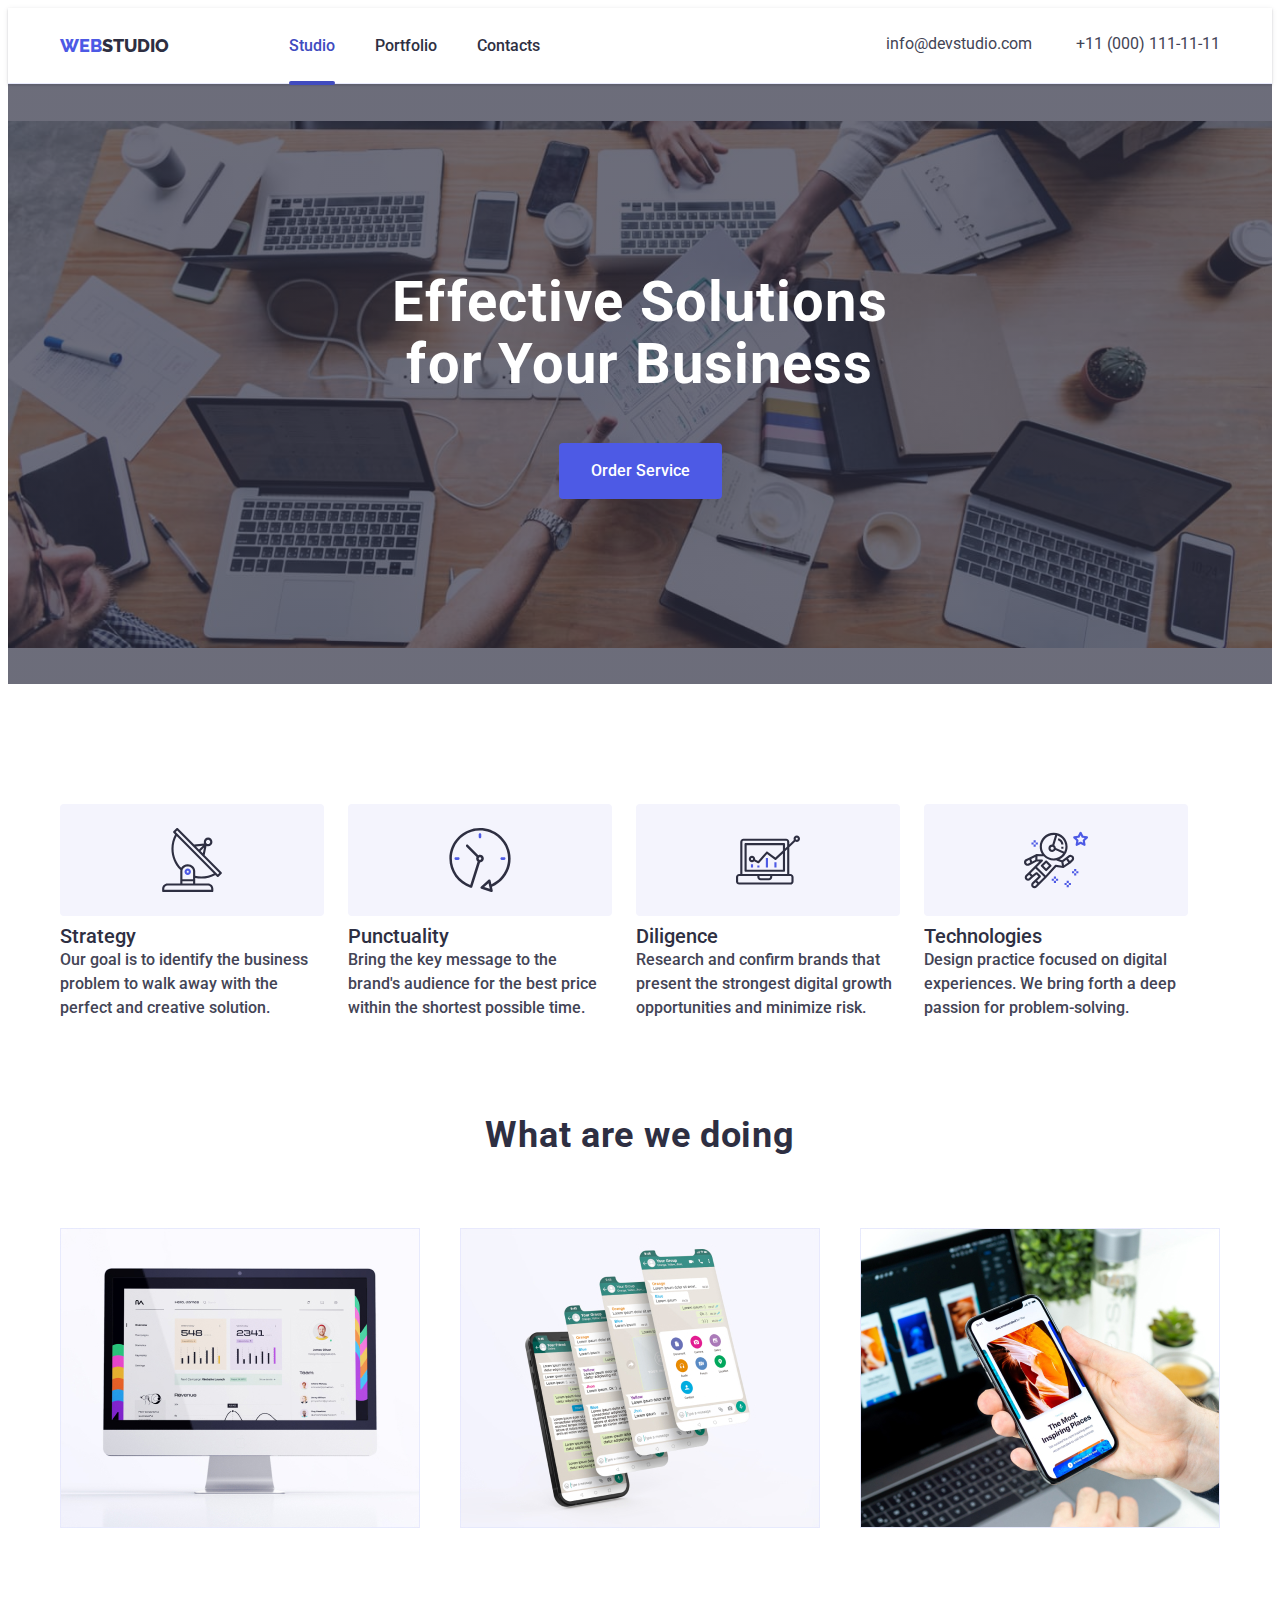
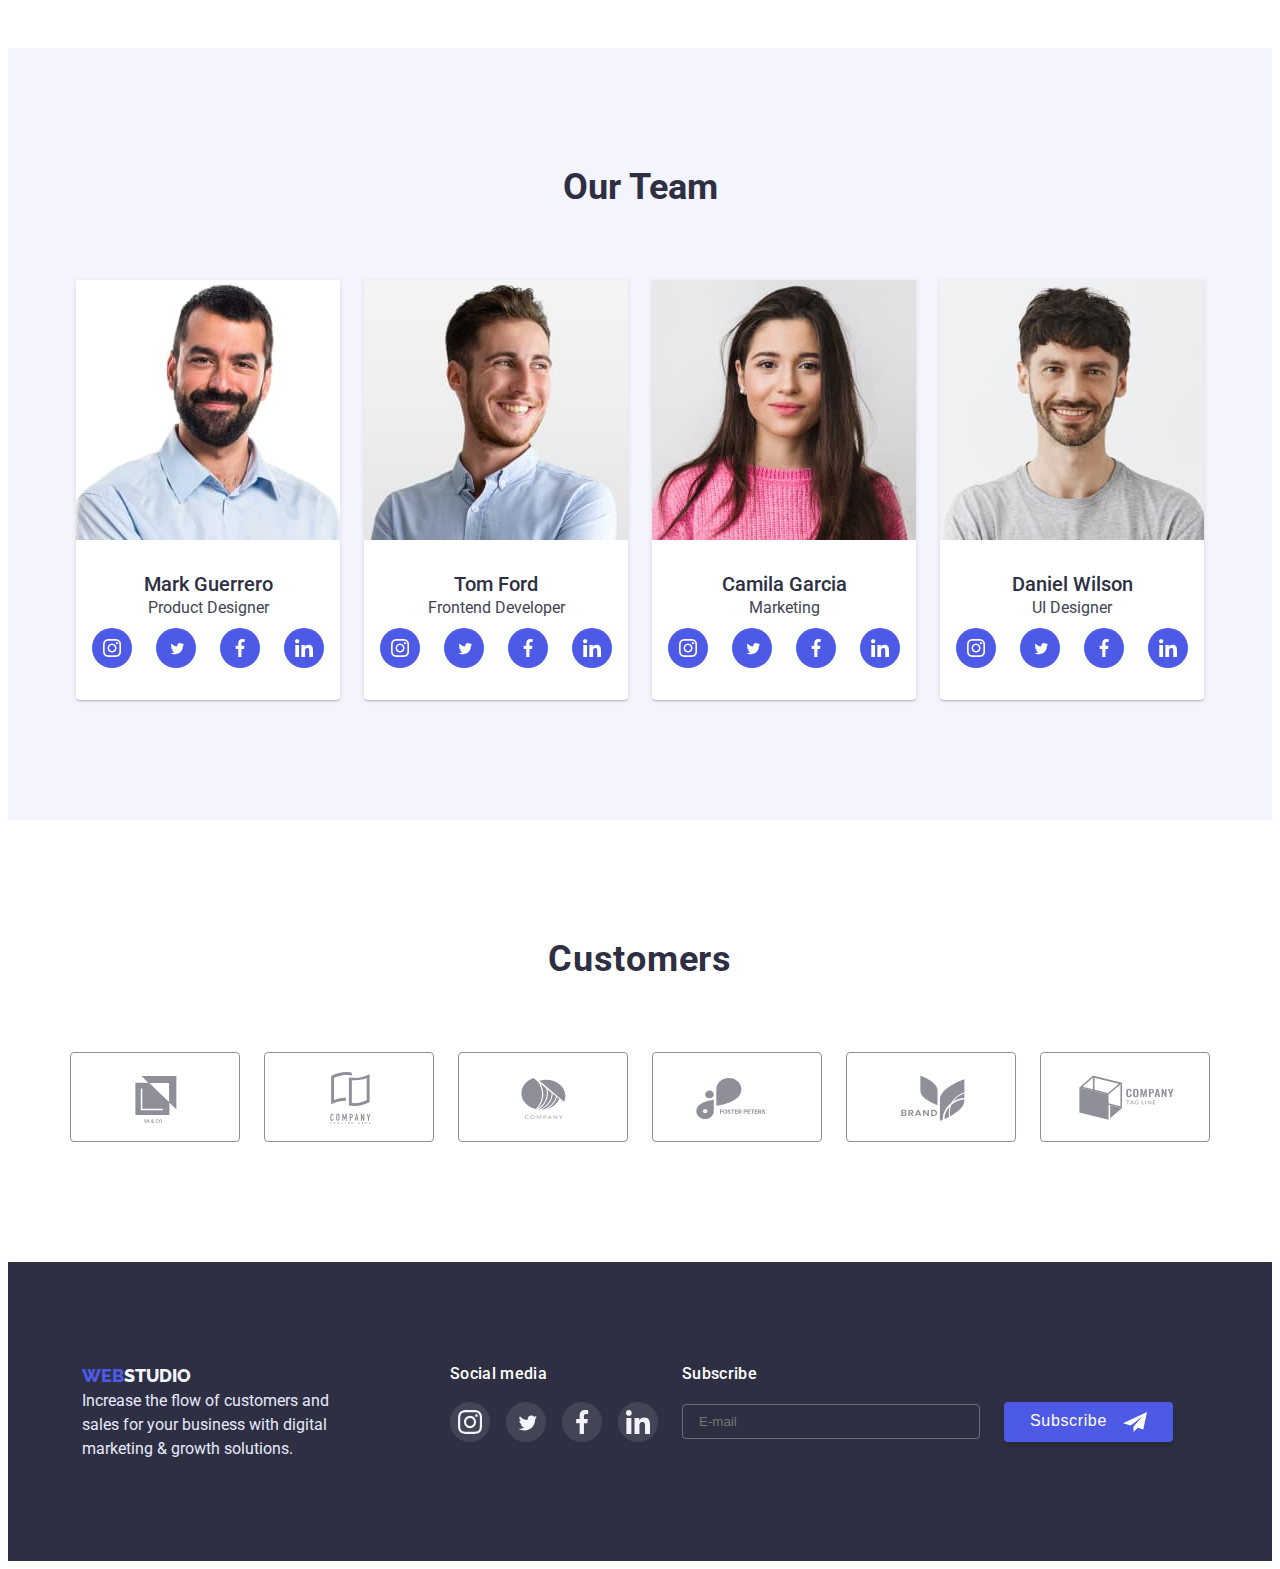
==== commit d8b6635f: "initisl IndPort" ====
--- a/index.html
+++ b/index.html
@@ -23,6 +23,7 @@
     <link rel="stylesheet" href="./css/tablet.css" />
     <link rel="stylesheet" href="./css/desktop.css" />
     <link rel="stylesheet" href="./css/styles.css" />
+    <link rel="stylesheet" href="./css/mobile.css" />
   </head>
 
   <body class="tmp-brdr">
@@ -51,7 +52,7 @@
               </li>
             </ul>
           </nav>
-          <button type="button" class="modal-menu-button">
+          <button type="button" class="modal-menu-button js-open-menu">
             <svg class="modal-burger-color">
               <use href="./images/icons-optymisov.svg#icon-burger"></use>
             </svg>
@@ -72,6 +73,81 @@
             </li>
           </ul>
         </address>
+      </div>
+
+      <!-- мобільне меню , стилі -  mobile.css -->
+
+      <div class="mobile-menu js-menu-container">
+        <div class="container mobile-menu-container">
+          <button type="button" class="mobile-menu-close-btn js-close-menu">
+            <svg class="mobile-menu-close-icon" width="8" height="8">
+              <use
+                href="./images/icons-optymisov.svg#icon-close-black-18dp"
+              ></use>
+            </svg>
+          </button>
+          <ul class="mobile-menu-menu">
+            <li class="mobile-menu-link">
+              <a href="./index.html" class="mobile-menu-text link">Studio</a>
+            </li>
+            <li class="mobile-menu-link">
+              <a href="./portfolio.html" class="mobile-menu-text link"
+                >Portfolio</a
+              >
+            </li>
+            <li class="mobile-menu-link">
+              <a href="" class="mobile-menu-text link">Contacts</a>
+            </li>
+          </ul>
+          <address class="">
+            <ul class="mobile-menu-address">
+              <li class="mobile-menu-address-link">
+                <a
+                  href="mailto:info@devstudio.com"
+                  class="link mobile-menu-text-address"
+                  >info@devstudio.com</a
+                >
+              </li>
+              <li class="mobile-menu-address-link">
+                <a
+                  href="tel:+110001111111"
+                  class="link mobile-menu-text-address"
+                  >+11 (000) 111-11-11</a
+                >
+              </li>
+            </ul>
+          </address>
+          <ul class="mobile-menu-social-list list">
+            <li class="ourteam-social-item">
+              <a href="" class="ourteam-social-link link">
+                <svg class="ourteam-social-icon">
+                  <use href="./images/icons.svg#icon-instagram"></use>
+                </svg>
+              </a>
+            </li>
+            <li class="ourteam-social-item">
+              <a href="" class="ourteam-social-link link">
+                <svg class="ourteam-social-icon">
+                  <use href="./images/icons.svg#icon-twitter"></use>
+                </svg>
+              </a>
+            </li>
+            <li class="ourteam-social-item">
+              <a href="" class="ourteam-social-link link">
+                <svg class="ourteam-social-icon">
+                  <use href="./images/icons.svg#icon-facebook"></use>
+                </svg>
+              </a>
+            </li>
+            <li class="ourteam-social-item">
+              <a href="" class="ourteam-social-link link">
+                <svg class="ourteam-social-icon">
+                  <use href="./images/icons.svg#icon-linkedin"></use>
+                </svg>
+              </a>
+            </li>
+          </ul>
+        </div>
       </div>
     </header>
 
@@ -516,50 +592,58 @@
             </ul>
           </div>
 
-          <div class="footer-subscribe">
+          <!-- <div class="footer-subscribe">
+            <span class="footer-subscribe-label-text">Subscribe</span>
             <form class="footer-subscribe-contact-form">
-              <div class="footer-block-inline">
-                <label for="email-foot" class="footer-subscribe-label">
-                  <div class="footer-block-text">
-                    <span class="footer-subscribe-label-text">Subscribe</span>
-                  </div>
-
-                  <div class="footer-subscribe-form-control">
-                    <input
-                      type="email"
-                      class="footer-subscribe-form-input"
-                      placeholder="E-mail"
-                      name="email"
-                      id="email-foot"
-                    />
-                  </div>
-                </label>
-
-                <div class="footer-subscribe-grop">
-                  <button
-                    type="submit"
-                    class="footer-subscribe-btn footer-subscribe-button"
-                  >
-                    <p class="footer-subscribe-text-btn">Subscribe</p>
-                    <svg
-                      class="footer-subscribe-btn-icon"
-                      width="24"
-                      height="24"
-                    >
-                      <use
-                        href="./images/icons-optymisov.svg#icon-subscribe"
-                      ></use>
-                    </svg>
-                  </button>
-                </div>
-              </div>
+              <label for="email-foot class="footer-subscribe-label"">
+                <input
+                  type="email"
+                  class="footer-subscribe-form-input"
+                  placeholder="E-mail"
+                  name="email"
+                  id="email-foot"
+                />
+              </label>
+
+              <button
+                type="submit"
+                class="footer-subscribe-btn footer-subscribe-button"
+              >
+                <span class="footer-subscribe-text-btn">Subscribe</span>
+                <svg class="footer-subscribe-btn-icon" width="24" height="24">
+                  <use href="./images/icons-optymisov.svg#icon-subscribe"></use>
+                </svg>
+              </button>
+            </form> -->
+          <div class="footer-form-container">
+            <p class="footer-form-text">Subscribe</p>
+            <form class="footer-form">
+              <label>
+                <input
+                  type="email"
+                  name="user-email"
+                  class="footer-modal-form-input"
+                  required
+                  placeholder="E-mail"
+                />
+              </label>
+              <button type="submit" class="footer-modal-form-submit">
+                <span class="footer-modal-form-submit-text">Subscribe</span>
+                <svg
+                  class="footer-modal-form-submit-icon"
+                  width="24"
+                  height="24"
+                >
+                  <use href="./images/icons-optymisov.svg#icon-subscribe"></use>
+                </svg>
+              </button>
             </form>
           </div>
         </div>
       </div>
     </footer>
     <!-- вставити   в div is-hidden -->
-    <!-- <div class="modal-backdrop is-hidden" data-modal>
+    <div class="modal-backdrop is-hidden" data-modal>
       <div class="modal-modal">
         <div>
           <button type="button" class="modal-close-btn" data-modal-close>
@@ -579,78 +663,73 @@
             <div>
               <label for="names" class="modal-label">
                 <span class="modal-label-text">Name*</span>
-                <div class="modal-form-control">
-                  <input
-                    type="text"
-                    class="modal-contact-form-input"
-                    placeholder="name"
-                    name="fullname"
-                    id="names"
-                    required
-                    pattern="^[a-zA-Zа-яА-Я]+$"
-                    minlength="2"
-                  />
-                  <svg class="modal-icon" width="22" height="24">
-                    <use
-                      href="./images/icons-optymisov.svg#icon-person-black-18dp-1"
-                    ></use>
-                  </svg>
-                </div>
+
+                <input
+                  type="text"
+                  class="modal-contact-form-input"
+                  placeholder="name"
+                  name="fullname"
+                  id="names"
+                  required
+                  pattern="^[a-zA-Zа-яА-Я]+$"
+                  minlength="2"
+                />
+                <svg class="modal-icon" width="22" height="24">
+                  <use
+                    href="./images/icons-optymisov.svg#icon-person-black-18dp-1"
+                  ></use>
+                </svg>
               </label>
             </div>
 
             <div>
               <label for="phone" class="modal-label">
                 <span class="modal-label-text">Phone*</span>
-                <div class="modal-form-control">
-                  <input
-                    type="tel"
-                    class="modal-contact-form-input"
-                    placeholder="telefon"
-                    name="phone"
-                    id="phone"
-                    required
-                    pattern="[0-9]{3}-[0-9]{3}-[0-9]{2}-[0-9]{2}"
-                    title="xxx-xxx-xx-xx"
-                  />
-                  <svg class="modal-icon" width="22" height="24">
-                    <use
-                      href="./images/icons-optymisov.svg#icon-phone-black-18dp-1"
-                    ></use>
-                  </svg>
-                </div>
+
+                <input
+                  type="tel"
+                  class="modal-contact-form-input"
+                  placeholder="telefon"
+                  name="phone"
+                  id="phone"
+                  required
+                  pattern="[0-9]{3}-[0-9]{3}-[0-9]{2}-[0-9]{2}"
+                  title="xxx-xxx-xx-xx"
+                />
+                <svg class="modal-icon" width="22" height="24">
+                  <use
+                    href="./images/icons-optymisov.svg#icon-phone-black-18dp-1"
+                  ></use>
+                </svg>
               </label>
             </div>
 
             <div>
               <label for="email" class="modal-label">
                 <span class="modal-label-text">Email</span>
-                <div class="modal-form-control">
-                  <input
-                    type="email"
-                    class="modal-contact-form-input"
-                    placeholder="email"
-                    name="email"
-                    id="email"
-                  />
-                  <svg class="modal-icon" width="22" height="24">
-                    <use
-                      href="./images/icons-optymisov.svg#icon-email-black-18dp-1"
-                    ></use>
-                  </svg>
-                </div>
+
+                <input
+                  type="email"
+                  class="modal-contact-form-input"
+                  placeholder="email"
+                  name="email"
+                  id="email"
+                />
+                <svg class="modal-icon" width="22" height="24">
+                  <use
+                    href="./images/icons-optymisov.svg#icon-email-black-18dp-1"
+                  ></use>
+                </svg>
               </label>
             </div>
 
-           
-              <label for="comment" class="modal-label-text">Comment</label>
-              <textarea
-                name="user_message"
-                class="modal-for-message"
-                placeholder="Text input"
-                id="comment"
-              ></textarea>
-            
+            <label for="comment" class="modal-label-text">Comment</label>
+            <textarea
+              name="user_message"
+              class="modal-for-message"
+              placeholder="Text input"
+              id="comment"
+            ></textarea>
 
             <div>
               <input
@@ -659,20 +738,24 @@
                 id="user-policy"
                 class="modal-form-check visually-hidden"
               />
-              <label for="user-policy" class="modal-form-check-privacy">I accept the terms and conditions of the&nbsp;
-                <a href="" class="modal-form-check-privacy-line">Privacy Policy</a>
+              <label for="user-policy" class="modal-form-check-privacy"
+                >I accept the terms and conditions of the&nbsp;
+                <a href="" class="modal-form-check-privacy-line"
+                  >Privacy Policy</a
+                >
               </label>
             </div>
 
             <div>
               <button type="submit" class="modal-image-btn modal-button">
-                <p class="modal-text-btn">Send</p>
+                <span class="modal-text-btn">Send</span>
               </button>
             </div>
           </form>
         </div>
       </div>
-    </div> -->
-    <!-- <script src="./js/modal.js"></script> -->
+    </div>
+    <script src="./js/modal.js"></script>
+    <script src="./js/mobile-menu.js"></script>
   </body>
 </html>
--- a/css/modal.css
+++ b/css/modal.css
@@ -1,13 +1,6 @@
-.container{
-    width: 100%;  
-    padding-left: 16px;
-    padding-right: 16px;
-    /* background-color: rgb(176, 205, 205);  */
-} 
-
 @media screen and (min-width: 480px) {
     .container{
-        width: 458px;
+        max-width: 458px;
         margin-left: auto;
         margin-right: auto;        
     }    
@@ -16,6 +9,15 @@
 @media screen and (min-width: 767px) {
     .modal-menu-button{
         display: none;
+        /* background-color: transparent;
+        border: none;
+        line-height: 0; */
+    }
+
+    .modal-menu-button{
+        background-color: transparent;
+        border: none;
+        line-height: 0;
     }
 
     .header-section{
@@ -89,6 +91,18 @@
     .hero-advantages-icon{
         display: none;
     } 
+
+    .hero-advantages-direction{
+        font-weight: 700;
+        font-size: 36px;
+        line-height: 1.11;
+    }
+    
+    .hero-advantages-text{
+        font-weight: 500;
+        font-size: 16px;
+        line-height: 1.5;
+    }
         
     .hero-advantages-section {
         padding-top: 96px;
@@ -124,18 +138,17 @@
 @media screen and (max-width: 767px) {
     .ourteam-section{
         padding-top: 96px;
-        padding-bottom: 128px;
+        padding-bottom: 56px;
     } 
 
      .ourteam-block {
           display: block;
-          margin-bottom: 128px;
      } 
      
      .ourteam-item-grunt {
         margin-bottom: 72px;
-        margin-left: 82px;
-        margin-right: 82px;
+        margin-left: auto;
+        margin-right: auto;
      }
 
      .ourteam-social-list {
@@ -145,7 +158,7 @@
 
      .ourteam-social-list{
         display: flex;
-        justify-content: space-between;
+        justify-content: space-evenly;
         margin-top: 8px;
     }
 }
@@ -161,6 +174,17 @@
     .customers-list{
         gap: 72px 16px;
     }
+
+    .customers-link{
+        width: 190px;
+        height: 88px;
+    }
+
+    .customers-icon{
+        width: 110px;
+        height: 56px;
+    }
+
 }
 
      /*----- footer -----*/
@@ -178,7 +202,7 @@
     }
 
     .footer-block{
-        width: 268px;
+        max-width: 268px;
         display: block;
         margin-left: auto;
         margin-right: auto;
@@ -204,46 +228,27 @@
 
          /* subscribe */
 
-    .footer-subscribe{
-        /* width: 396px; */
+    /* .footer-subscribe{
         height: 136px;
-        margin-bottom: 96px;
     }
 
     .footer-subscribe-contact-form{
-        /* width: 453px; */
+        max-width: 453px;
         height: 80px;
         margin-right: 0;
     }
 
- /* .footer-block-inline {
-        display: inline-block;
-    }    */
-
     .footer-subscribe-label{
         display: block;
-    }
-
-   
-
-    .footer-block-text {
         margin-bottom: 16px;
         text-align: center;
-    }
-
-    .footer-subscribe-label-text {
-        text-align: center;
-    }   
-    
-    .footer-subscribe-form-control{
         position: relative;
     }
 
-    .footer-subscribe-form-input{
-        position: absolute;
-        right: 20%;
-    }
-
+    .footer-subscribe-label-text{
+        text-align: center;         
+    }
+     
     .footer-subscribe-grop{
         position: relative;
      }
@@ -252,7 +257,66 @@
         position: absolute;
         top: 60px;
         right: 120px;
-    }    
+    }    */
+    
+    .footer-form-text {
+        text-align: center;
+        font-weight: 500;
+        color: #ffffff;
+        margin-bottom: 16px;
+      }
+      .footer-modal-form-input {
+        /* display: block; */
+        color: #ffffff;
+        background-color: inherit;
+        width: 100%;
+        margin-bottom: 16px;
+        border: 1px solid rgba(255, 255, 255, 0.3);
+        border-radius: 4px;
+        padding: 9px 16px;
+        transition: border-color var(--transition-dur-and-func);
+      }
+      .footer-modal-form-input::placeholder {
+        font-size: 12px;
+        line-height: 2;
+        letter-spacing: 0.04em;
+        color: rgba(255, 255, 255, 0.6);
+      }
+      .footer-modal-form-input:focus {
+        outline: none;
+        border-color: #4d5ae5;
+      }
+      .footer-modal-form-submit {
+        margin: 0 auto;
+        display: flex;
+        justify-content: center;
+        align-items: center;
+        min-width: 169px;
+        align-self: center;
+        padding: 8px 24px;
+        background-color: #4d5ae5;
+        border: none;
+        box-shadow: 0px 4px 4px rgba(0, 0, 0, 0.15);
+        border-radius: 4px;
+        transition: background-color var(--transition-dur-and-func);
+      }
+      .footer-modal-form-submit:hover,
+      .footer-modal-form-submit:focus {
+        background-color: var(--link-hover-color);
+        cursor: pointer;
+      }
+      .footer-modal-form-submit-text {
+        font-weight: 500;
+        font-size: 16px;
+        line-height: 1.15;
+        letter-spacing: 0.04em;
+        color: #ffffff;
+        margin-right: 16px;
+      }
+      .footer-modal-form-submit-icon {
+        fill: #ffffff;
+      }
+
 }
 
 /*------ portfolio -----*/
@@ -281,7 +345,18 @@
 /* фото наших робіт CARDS */
 
 @media screen and (max-width: 767px) {
-
-}
-
-
+}
+
+/* modal wind */
+
+@media screen and (max-width: 767px) {
+    .modal-modal{
+        width: 392px;
+        height: 586px;
+    }
+}
+
+
+
+
+
--- a/css/tablet.css
+++ b/css/tablet.css
@@ -1,7 +1,7 @@
 
 @media screen and (min-width: 767px) {
     .container{
-        width: 766px;
+        max-width: 768px;
          /* background-color: rgb(128, 174, 128);  */
     }
     .block{
@@ -59,6 +59,18 @@
         display: none;
     }
 
+    .hero-advantages-direction{
+        font-weight: 700;
+        font-size: 36px;
+        line-height: 1.11;
+    }
+    
+    .hero-advantages-text{
+        font-weight: 500;
+        font-size: 16px;
+        line-height: 1.5;
+    }
+
     .hero-advantages-section {
         padding-top: 96px;
         padding-bottom: 24px;
@@ -136,6 +148,16 @@
     .customers-list{
         gap: 72px 24px;
     }
+
+    .customers-link{
+        width: 168px;
+        height: 88px;
+    }
+
+    .customers-icon{
+        width: 104px;
+        height: 56px;
+    }
 }
 
 /*----- footer -----*/
@@ -161,10 +183,6 @@
 
     .footer-block-social{        
         width: 208px;
-    }
-
-    .footer-block-text {
-        margin-bottom: 16px;        
     }
 
     .footer-subscribe-grop{
@@ -176,6 +194,32 @@
         top: -40px;
         right: -175px;
     } 
+
+.footer-form-text {
+    font-weight: 500;
+    color: #ffffff;
+    margin-bottom: 16px;
+    font-size: 16px;
+    line-height: 1.5;
+    letter-spacing: 0.02em;
+}
+
+.footer-form {
+    display: flex;
+    justify-content: center;
+    align-items: center;
+    gap: 24px;
+    flex-wrap: wrap;
+}
+
+.footer-modal-form-input {
+    width: 264px;
+    margin-bottom: 0;  
+}
+
+    
+
+
 }
 
 /*------ portfolio -----*/
@@ -202,4 +246,21 @@
 
 @media screen and (min-width: 767px) {
 
-}+}
+
+/* modal wind */
+
+@media screen and (min-width: 767px) {
+    .modal-modal{
+        width: 408px;
+        height: 586px;
+    }
+
+}
+
+
+.mobile-menu {
+    display: none;
+    
+}
+
--- a/css/desktop.css
+++ b/css/desktop.css
@@ -1,7 +1,7 @@
 
 @media screen and (min-width: 1200px) {
     .container{
-        width: 1160px;
+        max-width: 1160px;
         /* background-color: rgb(138, 138, 181);  */
     }
 }
@@ -54,6 +54,17 @@
 @media screen and (min-width: 1200px) {
     .hero-advantages-icon{
         display: flex;
+    }
+
+    .hero-advantages-direction{
+        font-weight: 500;
+        font-size: 20px;
+        line-height: 1.2;
+    }
+    
+    .hero-advantages-text{
+        font-size: 16px;
+        line-height: 1.5;
     }
 
     .hero-advantages-list{
@@ -145,6 +156,16 @@
     .customers-list{
         gap: 24px;
     }
+
+    .customers-link{
+        width: 168px;
+        height: 88px;
+    }
+
+    .customers-icon{
+        width: 104px;
+        height: 56px;
+    }
 }
 
 /*----- footer -----*/
@@ -205,6 +226,15 @@
 
 }
 
-
-
-
+/* modal wind */
+
+@media screen and (min-width: 1200px) {
+    .modal-modal{
+        width: 408px;
+        height: 584px;
+    }
+}
+
+
+
+
--- a/css/styles.css
+++ b/css/styles.css
@@ -114,6 +114,16 @@
     display: inline-block;
 } */
 
+.container{
+    width: 100%;  
+    padding-left: 16px;
+    padding-right: 16px;
+    margin-left: auto;
+    margin-right: auto;
+    /* background-color: rgb(176, 205, 205);  */
+} 
+
+
 /*.container{
     max-width: 1158px;
     margin-left: auto;
@@ -203,7 +213,7 @@
     padding-top: 192px; */
     background-repeat: no-repeat;
     background-position: center;
-    /* background-size: 1440px; */
+    background-size: 100%;
 }
 
 .hero-image{    
@@ -254,15 +264,10 @@
 
 /*напрямок*/
 .hero-advantages-direction{
-    font-weight: 500;
-    font-size: 20px;
-    line-height: 1.2;
     color: var(--accent-color-logo-grunt);
 }
 
 .hero-advantages-text{
-    font-size: 16px;
-    line-height: 1.5;
     color: var(--advantages-ourteam-text);
 }
 
@@ -385,8 +390,6 @@
     color: var(--color-customers-ikons);
     border: 1px solid var(--color-customers-ikons);
     border-radius: 4px;
-    width: 168px;
-    height: 88px;
     transition: color var(--semofor-button-grun-customers), border var(--semofor-button-grun-customers);
 }
 
@@ -397,8 +400,6 @@
 }
 
 .customers-icon{
-    width: 104px;
-    height: 56px;
     fill: currentColor;
 }
 
@@ -460,10 +461,9 @@
 
 .footer-social-list{
     display: flex;
-    gap: 24px;
+    gap: 16px;
     justify-content: center;
     align-items: center;
-    margin-top: 8px;
 }
 
 .footer-social-item{
@@ -495,11 +495,53 @@
     height: 24px;
 }
 
+.footer-modal-form-input {
+    /* width: 264px;
+    margin-bottom: 0; */
+
+    color: #ffffff;
+    background-color: inherit;
+    border: 1px solid rgba(255, 255, 255, 0.3);
+    border-radius: 4px;
+    padding: 9px 16px;
+    transition: border-color var(--semofor-button-grunt);
+}
+
+.footer-modal-form-submit {
+    margin: 0 auto;
+    display: flex;
+    justify-content: center;
+    align-items: center;
+    min-width: 169px;
+    align-self: center;
+    padding: 8px 24px;
+    background-color: #4d5ae5;
+    border: none;
+    box-shadow: 0px 4px 4px rgba(0, 0, 0, 0.15);
+    border-radius: 4px;
+    transition: background-color var(--semofor-button-grun-customers);
+}
+
+.footer-modal-form-submit-text {
+    font-weight: 500;
+    font-size: 16px;
+    line-height: 1.15;
+    letter-spacing: 0.04em;
+    color: #ffffff;
+    margin-right: 16px;
+}
+
+.footer-modal-form-submit-icon {
+    fill: #ffffff;
+}
+
 /* ----- subscribe -----*/
 
 
 
 .footer-subscribe-label-text{
+    display: block;
+    margin-bottom: 16px;
     font-weight: 500;
     font-size: 16px;
     line-height: 1.5;
@@ -687,8 +729,6 @@
 }
 
 .modal-modal{
-    width: 408px;
-    height: 584px;
     background-color: #FCFCFC;
     box-shadow: 0px 1px 1px rgba(0, 0, 0, 0.14), 0px 1px 3px rgba(0, 0, 0, 0.12), 0px 2px 1px rgba(0, 0, 0, 0.2);
     border-radius: 4px;
@@ -769,6 +809,7 @@
 
 .modal-label{
     display: block;
+    position: relative;
 }
 
 .modal-label-text{
@@ -778,9 +819,9 @@
     color: #8E8F99;    
 }
 
-.modal-form-control{
+/* .modal-form-control{
     position: relative;
-}
+} */
 
 .modal-contact-form-input{
     width: 100%;
@@ -808,7 +849,7 @@
     height: 24px;   
     position: absolute;   
     left: 10px;
-    top: 42%;
+    top: 58%;
     transform: translateY(-50%);
 }
 
--- a/css/mobile.css
+++ b/css/mobile.css
@@ -0,0 +1,146 @@
+/* мобільне меню */
+
+
+
+@media screen and (max-width: 767px) {
+
+    /* .container{
+        width: 100%;  
+        padding-left: 16px;
+        padding-right: 16px;
+        background-color: rgb(176, 205, 205);  
+    }  */
+
+    
+    .mobile-menu {
+        display: flex;
+        max-width: 460px;
+        width: 100%;
+        height: 100%;
+        /* border: 1px solid tomato; */
+        position: fixed; 
+        background-color: #fff;
+        z-index: 1000;
+        flex-direction: column;
+        opacity: 0;
+        visibility: hidden;
+        pointer-events: none;
+        transition: var(--semofor-button-grunt);
+        /* position: absolute; */
+        top: 50%;
+        left: 50%;
+        transform: translate(-50%, -50%);
+    }
+
+    .mobile-menu.is-open {
+        opacity: 1;
+        visibility: visible;
+        pointer-events: auto;
+    }
+
+    .mobile-menu-container {
+        position: relative;
+    }
+
+    .mobile-menu-menu {
+        display: flex;
+        margin-top: 80px;
+        margin-left: 40px;
+        margin-bottom: 284px;
+        /* width: 151px;
+        height: 200px; */
+        flex-direction: column;
+        justify-content: space-between;
+        gap: 40px;
+    }
+    
+    .mobile-menu-link {
+        display: block;
+        
+    }
+    
+    .mobile-menu-address {
+        display: flex;
+        width: 337px;
+        height: 104px;
+        margin-bottom: 48px;
+        margin-left: 40px;
+        flex-direction: column-reverse;
+        justify-content: space-between;
+        gap: 40px;
+    }
+    
+    .mobile-menu-address-link {
+        display: block;
+    }
+    
+    .mobile-menu-social-list {
+        display: flex;
+        gap: 24px;
+        margin-left: 40px;
+        margin-right: 60px;
+        justify-content: space-between;
+        margin-bottom: 40px;
+    }
+    
+    /* .ourteam-social-item {
+        width: 40px;
+        height: 40px;
+    } */
+    
+    /* .ourteam-social-link {
+    
+    } */
+    
+    /* .ourteam-social-icon {
+        width: 18px;
+        height: 18px;
+        fill: currentColor;
+    } */
+    
+    
+    
+    .mobile-menu-close-btn {
+        position: absolute;
+        top: 24px;
+        right: 24px;
+        display: flex;
+        justify-content: center;
+        align-items: center;
+        background: #E7E9FC;
+        border: 1px solid rgba(0, 0, 0, 0.1);
+        padding: 0;
+        border-radius: 50%;
+        height: 24px;
+        width: 24px;
+        cursor: pointer;
+        transition: var(--semofor-button-grunt);
+    }
+    
+    .mobile-menu-close-icon {
+        background: #E7E9FC;
+        /* outline: none; */
+        transition: var(--semofor-button-grunt);
+    }
+
+    .mobile-menu-text {
+        font-weight: 700;
+        font-size: 36px;
+        line-height: 1.11;
+        letter-spacing: 0.02em;
+        text-transform: capitalize;
+        color: #2E2F42;
+    }
+
+    .mobile-menu-text-address {
+        font-weight: 500;
+        font-size: 20px;
+        line-height: 1.2;
+        letter-spacing: 0.02em;
+        color: #434455;
+    }
+    
+    
+
+}
+
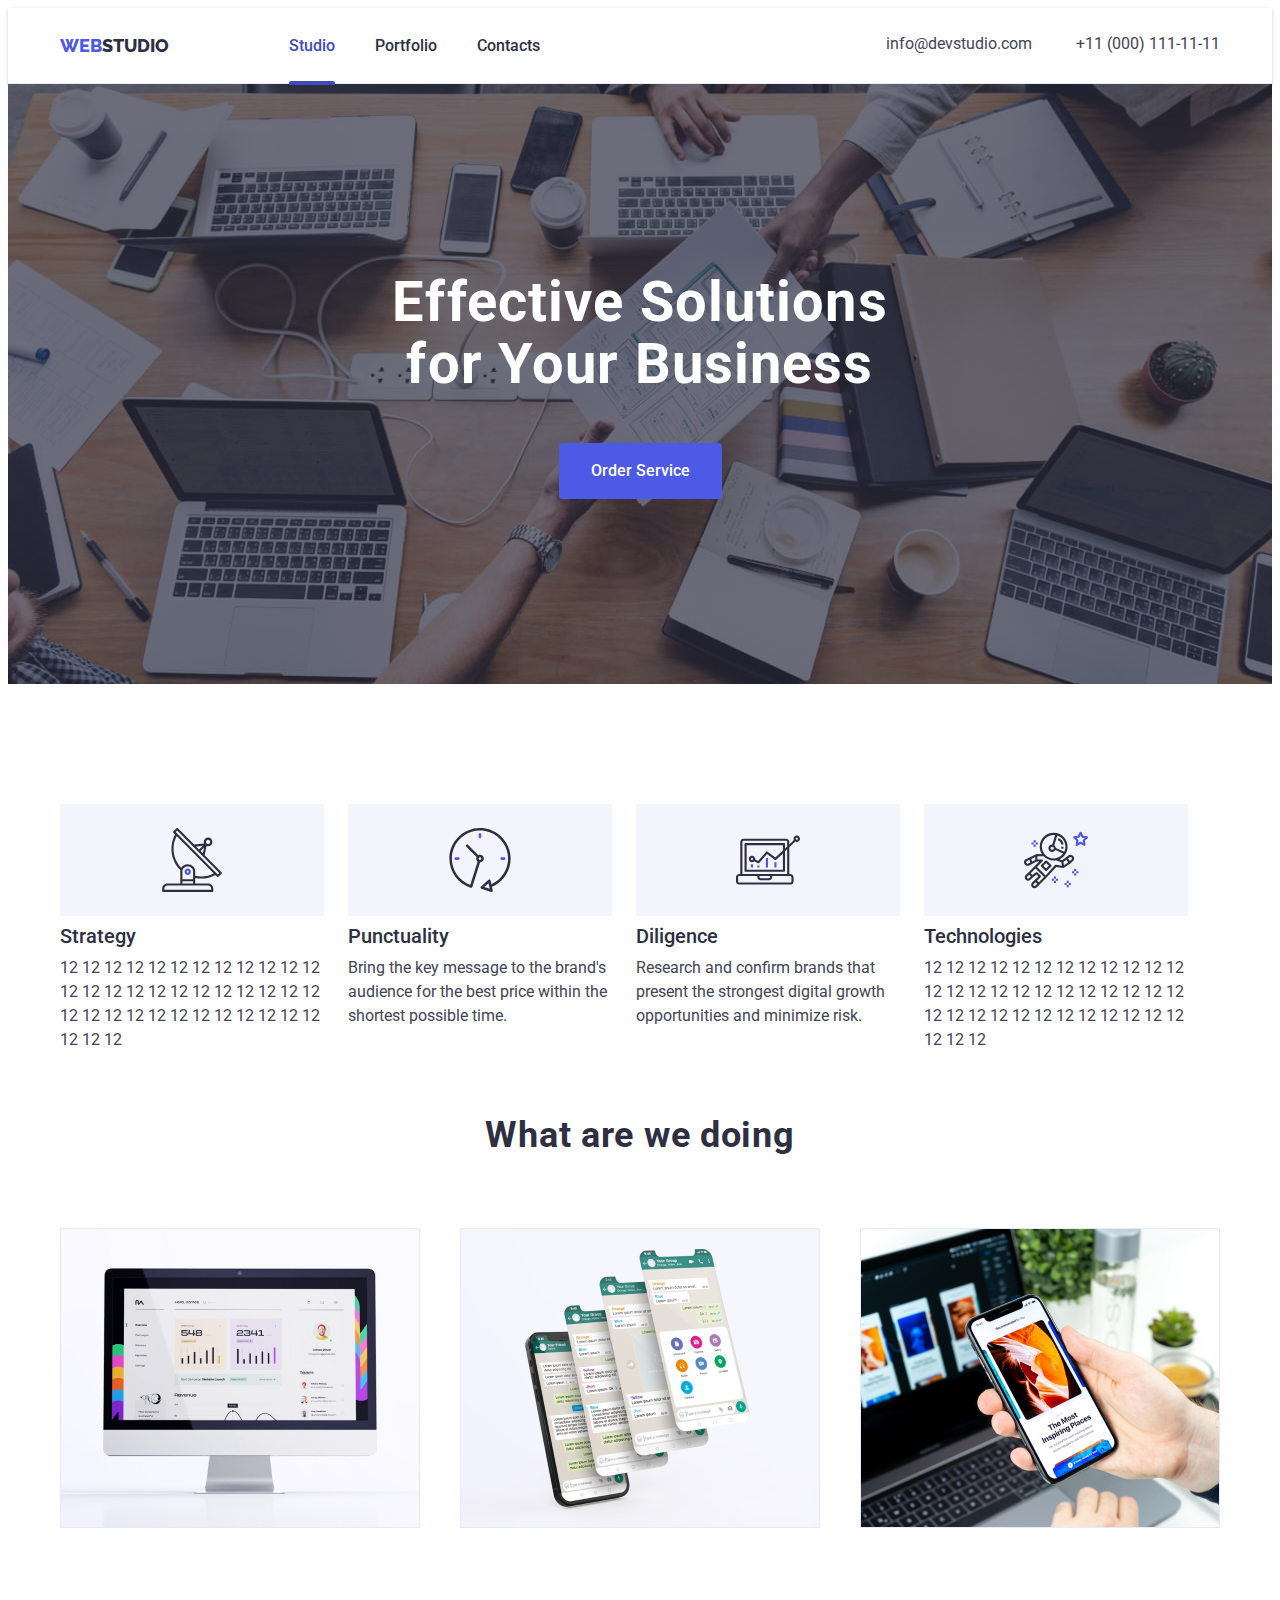
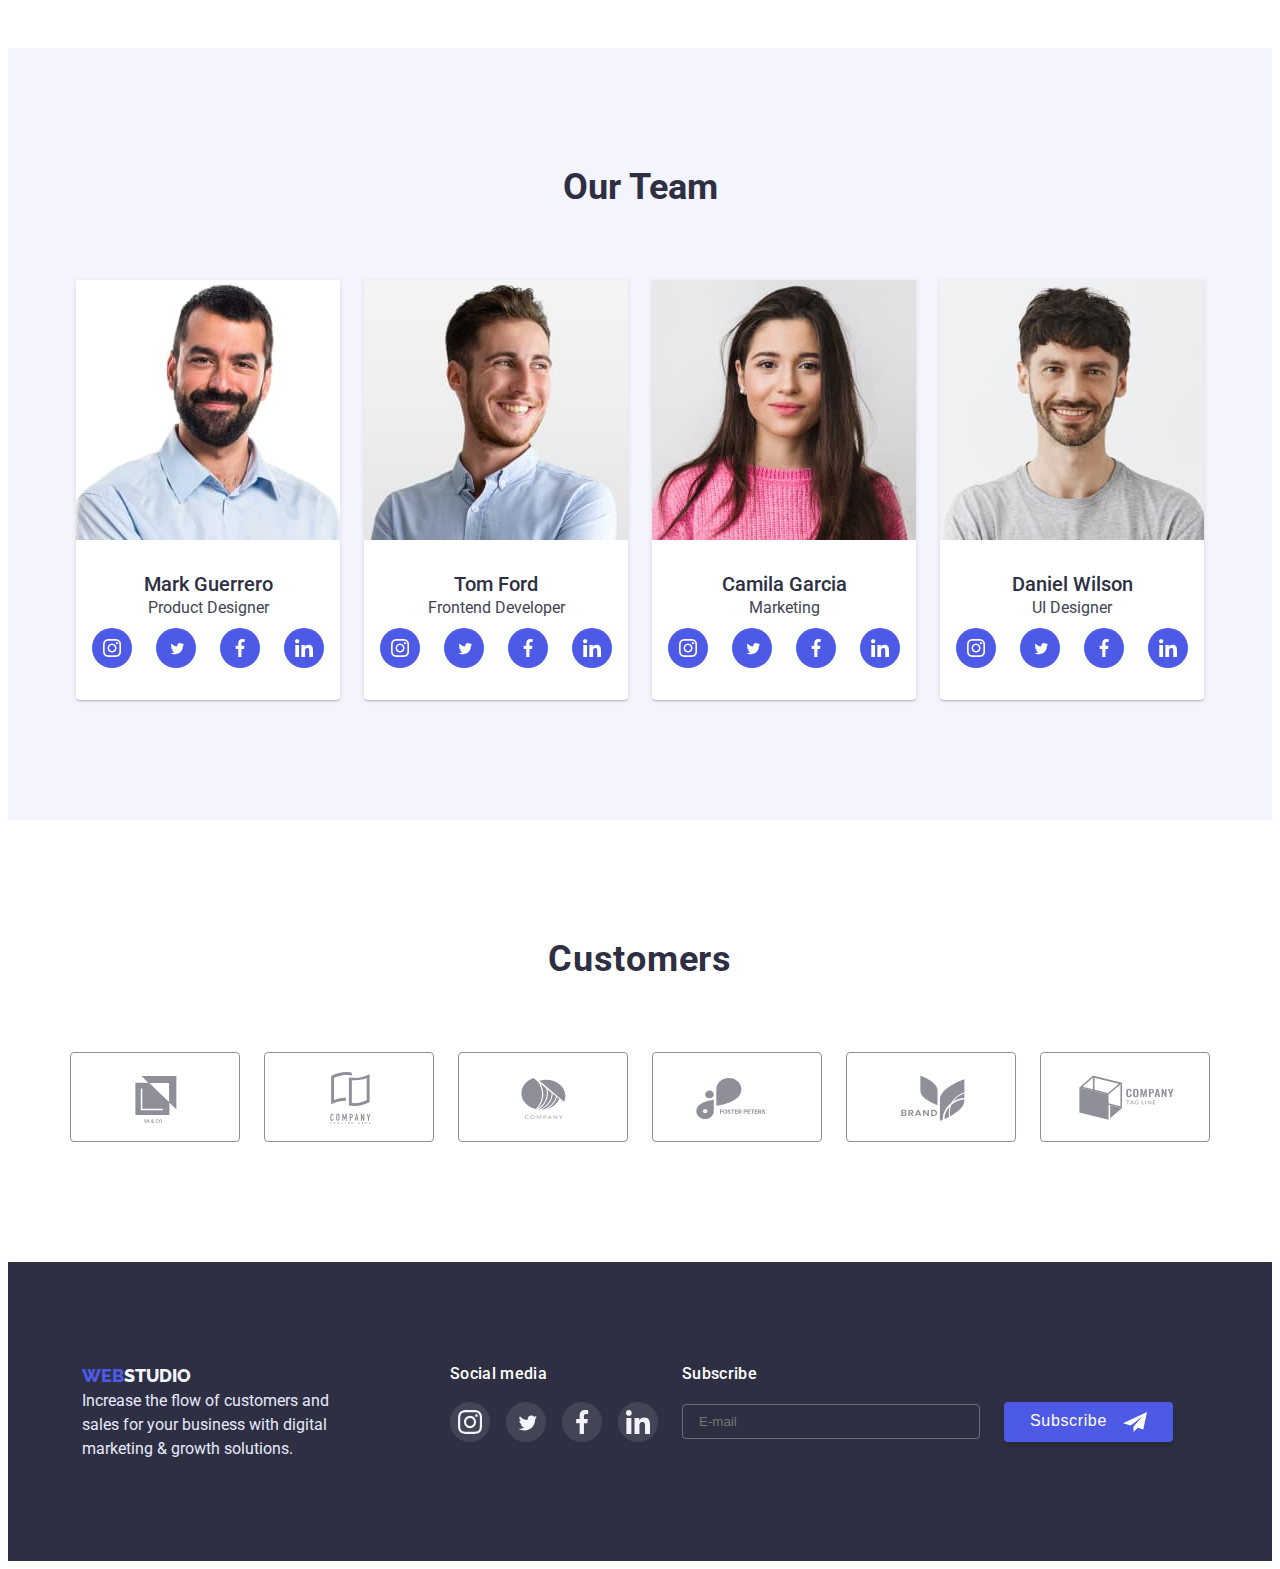
==== commit 020480b7: "initial finish2" ====
--- a/index.html
+++ b/index.html
@@ -109,9 +109,7 @@
                 >
               </li>
               <li class="mobile-menu-address-link">
-                <a
-                  href="tel:+110001111111"
-                  class="link mobile-menu-text-address"
+                <a href="tel:+110001111111" class="link mobile-menu-text-tel"
                   >+11 (000) 111-11-11</a
                 >
               </li>
@@ -180,8 +178,10 @@
               </div>
               <h3 class="hero-advantages-direction">Strategy</h3>
               <p class="hero-advantages-text">
-                Our goal is to identify the business problem to walk away with
-                the perfect and creative solution.
+                12 12 12 12 12 12 12 12 12 12 12 12 12 12 12 12 12 12 12 12 12
+                12 12 12 12 12 12 12 12 12 12 12 12 12 12 12 12 12 12
+                <!-- Our goal is to identify the business problem to walk away with
+                the perfect and creative solution. -->
               </p>
             </li>
             <li class="li-inline-block li-block-dist">
@@ -216,8 +216,10 @@
               </div>
               <h3 class="hero-advantages-direction">Technologies</h3>
               <p class="hero-advantages-text">
-                Design practice focused on digital experiences. We bring forth a
-                deep passion for problem-solving.
+                12 12 12 12 12 12 12 12 12 12 12 12 12 12 12 12 12 12 12 12 12
+                12 12 12 12 12 12 12 12 12 12 12 12 12 12 12 12 12 12
+                <!-- Design practice focused on digital experiences. We bring forth a
+                deep passion for problem-solving. -->
               </p>
             </li>
           </ul>
@@ -592,29 +594,7 @@
             </ul>
           </div>
 
-          <!-- <div class="footer-subscribe">
-            <span class="footer-subscribe-label-text">Subscribe</span>
-            <form class="footer-subscribe-contact-form">
-              <label for="email-foot class="footer-subscribe-label"">
-                <input
-                  type="email"
-                  class="footer-subscribe-form-input"
-                  placeholder="E-mail"
-                  name="email"
-                  id="email-foot"
-                />
-              </label>
-
-              <button
-                type="submit"
-                class="footer-subscribe-btn footer-subscribe-button"
-              >
-                <span class="footer-subscribe-text-btn">Subscribe</span>
-                <svg class="footer-subscribe-btn-icon" width="24" height="24">
-                  <use href="./images/icons-optymisov.svg#icon-subscribe"></use>
-                </svg>
-              </button>
-            </form> -->
+          <!-- subscribe  -->
           <div class="footer-form-container">
             <p class="footer-form-text">Subscribe</p>
             <form class="footer-form">
@@ -644,7 +624,7 @@
     </footer>
     <!-- вставити   в div is-hidden -->
     <div class="modal-backdrop is-hidden" data-modal>
-      <div class="modal-modal">
+      <div class="modal-modal container">
         <div>
           <button type="button" class="modal-close-btn" data-modal-close>
             <svg class="modal-close-btn-icon" width="8" height="8">
@@ -674,7 +654,7 @@
                   pattern="^[a-zA-Zа-яА-Я]+$"
                   minlength="2"
                 />
-                <svg class="modal-icon" width="22" height="24">
+                <svg class="modal-icon" width="12" height="12">
                   <use
                     href="./images/icons-optymisov.svg#icon-person-black-18dp-1"
                   ></use>
@@ -696,7 +676,7 @@
                   pattern="[0-9]{3}-[0-9]{3}-[0-9]{2}-[0-9]{2}"
                   title="xxx-xxx-xx-xx"
                 />
-                <svg class="modal-icon" width="22" height="24">
+                <svg class="modal-icon" width="18" height="24">
                   <use
                     href="./images/icons-optymisov.svg#icon-phone-black-18dp-1"
                   ></use>
@@ -715,7 +695,7 @@
                   name="email"
                   id="email"
                 />
-                <svg class="modal-icon" width="22" height="24">
+                <svg class="modal-icon" width="15" height="12">
                   <use
                     href="./images/icons-optymisov.svg#icon-email-black-18dp-1"
                   ></use>
--- a/css/modal.css
+++ b/css/modal.css
@@ -27,9 +27,9 @@
 }
 
 button{
-    padding: 0;
+    padding: 4px 0 0 0;
     border-width: 0;
-    /* writing-mode: 0; */
+    background: transparent;
 }
 
 .modal-burger-color{
@@ -115,7 +115,7 @@
     }
 
     .li-inline-block{
-        max-width: 396px;
+        /* max-width: 396px; */
         height: 96px;
         display: inline-block; 
         margin-bottom: 72px;
@@ -138,15 +138,17 @@
 @media screen and (max-width: 767px) {
     .ourteam-section{
         padding-top: 96px;
-        padding-bottom: 56px;
+        padding-bottom: 96px;
     } 
 
      .ourteam-block {
-          display: block;
+          display: flex;
+          flex-wrap: wrap;
+          gap: 72px;
      } 
      
      .ourteam-item-grunt {
-        margin-bottom: 72px;
+        /* margin-bottom: 72px; */
         margin-left: auto;
         margin-right: auto;
      }
@@ -227,44 +229,14 @@
     }
 
          /* subscribe */
-
-    /* .footer-subscribe{
-        height: 136px;
-    }
-
-    .footer-subscribe-contact-form{
-        max-width: 453px;
-        height: 80px;
-        margin-right: 0;
-    }
-
-    .footer-subscribe-label{
-        display: block;
-        margin-bottom: 16px;
-        text-align: center;
-        position: relative;
-    }
-
-    .footer-subscribe-label-text{
-        text-align: center;         
-    }
-     
-    .footer-subscribe-grop{
-        position: relative;
-     }
-    
-    .footer-subscribe-btn {
-        position: absolute;
-        top: 60px;
-        right: 120px;
-    }    */
-    
+       
     .footer-form-text {
         text-align: center;
         font-weight: 500;
         color: #ffffff;
         margin-bottom: 16px;
       }
+
       .footer-modal-form-input {
         /* display: block; */
         color: #ffffff;
@@ -274,18 +246,21 @@
         border: 1px solid rgba(255, 255, 255, 0.3);
         border-radius: 4px;
         padding: 9px 16px;
-        transition: border-color var(--transition-dur-and-func);
-      }
+        transition: border-color var(--semofor-button-grunt);
+      }
+
       .footer-modal-form-input::placeholder {
         font-size: 12px;
         line-height: 2;
         letter-spacing: 0.04em;
         color: rgba(255, 255, 255, 0.6);
       }
+
       .footer-modal-form-input:focus {
         outline: none;
         border-color: #4d5ae5;
       }
+
       .footer-modal-form-submit {
         margin: 0 auto;
         display: flex;
@@ -298,13 +273,15 @@
         border: none;
         box-shadow: 0px 4px 4px rgba(0, 0, 0, 0.15);
         border-radius: 4px;
-        transition: background-color var(--transition-dur-and-func);
-      }
+        transition: background-color var(--semofor-button-grunt);
+      }
+
       .footer-modal-form-submit:hover,
       .footer-modal-form-submit:focus {
-        background-color: var(--link-hover-color);
+        background-color: var(--color-button-link);
         cursor: pointer;
       }
+
       .footer-modal-form-submit-text {
         font-weight: 500;
         font-size: 16px;
@@ -313,6 +290,7 @@
         color: #ffffff;
         margin-right: 16px;
       }
+      
       .footer-modal-form-submit-icon {
         fill: #ffffff;
       }
@@ -349,14 +327,15 @@
 
 /* modal wind */
 
-@media screen and (max-width: 767px) {
+@media screen and (max-width: 427px) {
     .modal-modal{
-        width: 392px;
-        height: 586px;
-    }
-}
-
-
-
-
-
+        width: 100%;
+        height: 100%;
+        max-height: 90vh;
+    }
+}
+
+
+
+
+
--- a/css/tablet.css
+++ b/css/tablet.css
@@ -173,7 +173,7 @@
         display: flex;
         flex-wrap: wrap;
         gap: 24px;
-        margin-left: 78px;
+        margin-left: 94px;
     }
 
     .footer-block{        
@@ -252,7 +252,7 @@
 
 @media screen and (min-width: 767px) {
     .modal-modal{
-        width: 408px;
+        max-width: 408px;
         height: 586px;
     }
 
--- a/css/desktop.css
+++ b/css/desktop.css
@@ -24,7 +24,7 @@
 
 @media screen and (min-width: 1200px) {
     .hero-section{
-        /* min-width: 1440px; */
+        max-width: 1440px;
         background-image: linear-gradient(rgba(46, 47, 66, 0.7), rgba(46, 47, 66, 0.7)),url(../images/desktop-hero-img-1x.jpg);
         height: 600px;
     }
@@ -60,11 +60,13 @@
         font-weight: 500;
         font-size: 20px;
         line-height: 1.2;
+        margin-bottom: 8px;
     }
     
     .hero-advantages-text{
         font-size: 16px;
         line-height: 1.5;
+        font-weight: 400;
     }
 
     .hero-advantages-list{
@@ -230,7 +232,7 @@
 
 @media screen and (min-width: 1200px) {
     .modal-modal{
-        width: 408px;
+        max-width: 408px;
         height: 584px;
     }
 }
--- a/css/styles.css
+++ b/css/styles.css
@@ -213,7 +213,7 @@
     padding-top: 192px; */
     background-repeat: no-repeat;
     background-position: center;
-    background-size: 100%;
+    background-size: cover;
 }
 
 .hero-image{    
@@ -539,83 +539,19 @@
 
 
 
-.footer-subscribe-label-text{
-    display: block;
-    margin-bottom: 16px;
-    font-weight: 500;
-    font-size: 16px;
-    line-height: 1.5;
-    letter-spacing: 0.02em;
-    color: #FFFFFF;   
-}
-
-.footer-subscribe-form-input{
-    min-width: 264px;
-    height: 40px;
-    padding: 0 0 0 16px;
-    border: 1px solid rgba(255, 255, 255, 0.3);
-    border-radius: 4px;
-    /* position: absolute; */
-    /* bottom: -58px;
-    left: 0; */
-    background-color: #2E2F42;
-    font-size: 12px;
-    line-height: 2;
-    display: flex;
-    align-items: center;
-    letter-spacing: 0.04em;
-    color: rgba(255, 255, 255, 0.6);
-}
-
-.footer-subscribe-form-input:focus-visible{
-    outline: none;
-}
-
-
-
-.footer-subscribe-btn{    
-    font-family: 'Roboto' , sans-serif;
-    padding: 8px 16px 8px 24px;
-    font-weight: 500;
-    font-size: 16px;
-    line-height: 1.5;
-    display: flex;
-    align-items: center;
-    color: var(--main-title-color);
-    margin: 0 auto;
+
+
+/* внес */
+
+.footer-modal-form-submit {
+    transition: background-color var(--semofor-button-grunt);
+  }
+
+  .footer-modal-form-submit:hover,
+  .footer-modal-form-submit:focus {
+    background-color: var(--color-button-link);
     cursor: pointer;
-    border-radius: 4px;
-    border: 1px solid var(--color-tmp-brdr);
-    box-shadow: 0px 4px 4px rgba(0, 0, 0, 0.15);
-    
-}
-
-
-.footer-subscribe-text-btn{
-    max-width: 165px;
-    margin-right: 16px;
-}
-
-.footer-subscribe-btn-icon{
-    background-color: var(--color-logo-button);
-    fill: #ffffff;
-    transition: var(--semofor-button-grunt);
-}
-
-.footer-subscribe-button{
-    background-color: var(--color-logo-button); 
-    transition: var(--semofor-button-grunt);    
-}
-
-.footer-subscribe-button:hover,
-.footer-subscribe-button:focus{
-    background-color: var(--color-button-link);
-}
-
-.footer-subscribe-button:hover  .footer-subscribe-btn-icon,
-.footer-subscribe-button:focus  .footer-subscribe-btn-icon{
-    background-color: var(--color-button-link);
-}
+  }
 
 
 /*------ portfolio -----*/
@@ -736,6 +672,7 @@
     top: 50%;
     left: 50%;
     transform: translate(-50%, -50%);
+   
 }
 
 .modal-close-btn{
@@ -800,8 +737,10 @@
 }
 
 .modal-contact-form{
-    width: 360px;
-    min-height: 300px;
+    display: flex;
+    flex-direction: column;
+    /* width: 360px;
+    min-height: 300px; */
     margin: 0 auto;
     margin-bottom: 8px;
     /* border: none; */
@@ -845,8 +784,8 @@
 .modal-icon{  
     display: flex;  
     fill: currentColor;
-    width: 22px;
-    height: 24px;   
+    width: 18px;
+    height: 18px;   
     position: absolute;   
     left: 10px;
     top: 58%;
--- a/css/mobile.css
+++ b/css/mobile.css
@@ -1,4 +1,7 @@
 /* мобільне меню */
+:root{
+    --semofor-button-grunt: 300ms cubic-bezier(1, 0.04, 1, 1);
+}
 
 
 
@@ -14,7 +17,7 @@
     
     .mobile-menu {
         display: flex;
-        max-width: 460px;
+        /* max-width: 460px; */
         width: 100%;
         height: 100%;
         /* border: 1px solid tomato; */
@@ -61,8 +64,8 @@
     
     .mobile-menu-address {
         display: flex;
-        width: 337px;
-        height: 104px;
+        /* width: 337px;
+        height: 104px; */
         margin-bottom: 48px;
         margin-left: 40px;
         flex-direction: column-reverse;
@@ -81,6 +84,7 @@
         margin-right: 60px;
         justify-content: space-between;
         margin-bottom: 40px;
+        flex-wrap: wrap;
     }
     
     /* .ourteam-social-item {
@@ -129,8 +133,15 @@
         line-height: 1.11;
         letter-spacing: 0.02em;
         text-transform: capitalize;
-        color: #2E2F42;
+        color: #434455;
+        transition: var(--semofor-button-grunt);
     }
+
+    .mobile-menu-text:hover,.mobile-menu-text:focus {
+        color: #404BBF;
+    }
+
+
 
     .mobile-menu-text-address {
         font-weight: 500;
@@ -138,9 +149,28 @@
         line-height: 1.2;
         letter-spacing: 0.02em;
         color: #434455;
+    } 
+
+    .mobile-menu-text-tel {
+        font-weight: 700;
+        /* font-size: 36px; */
+        line-height: 1.11;
+        letter-spacing: 0.02em;
+        text-transform: capitalize;
+        color: #434455;
     }
-    
-    
-
 }
 
+@media screen and (max-width: 767px) {
+    .mobile-menu-text-tel {
+      font-size: 36px;
+    }
+  }
+
+@media screen and (max-width: 427px) {
+    .mobile-menu-text-tel {
+      font-size: 25px;
+    }
+  } 
+
+
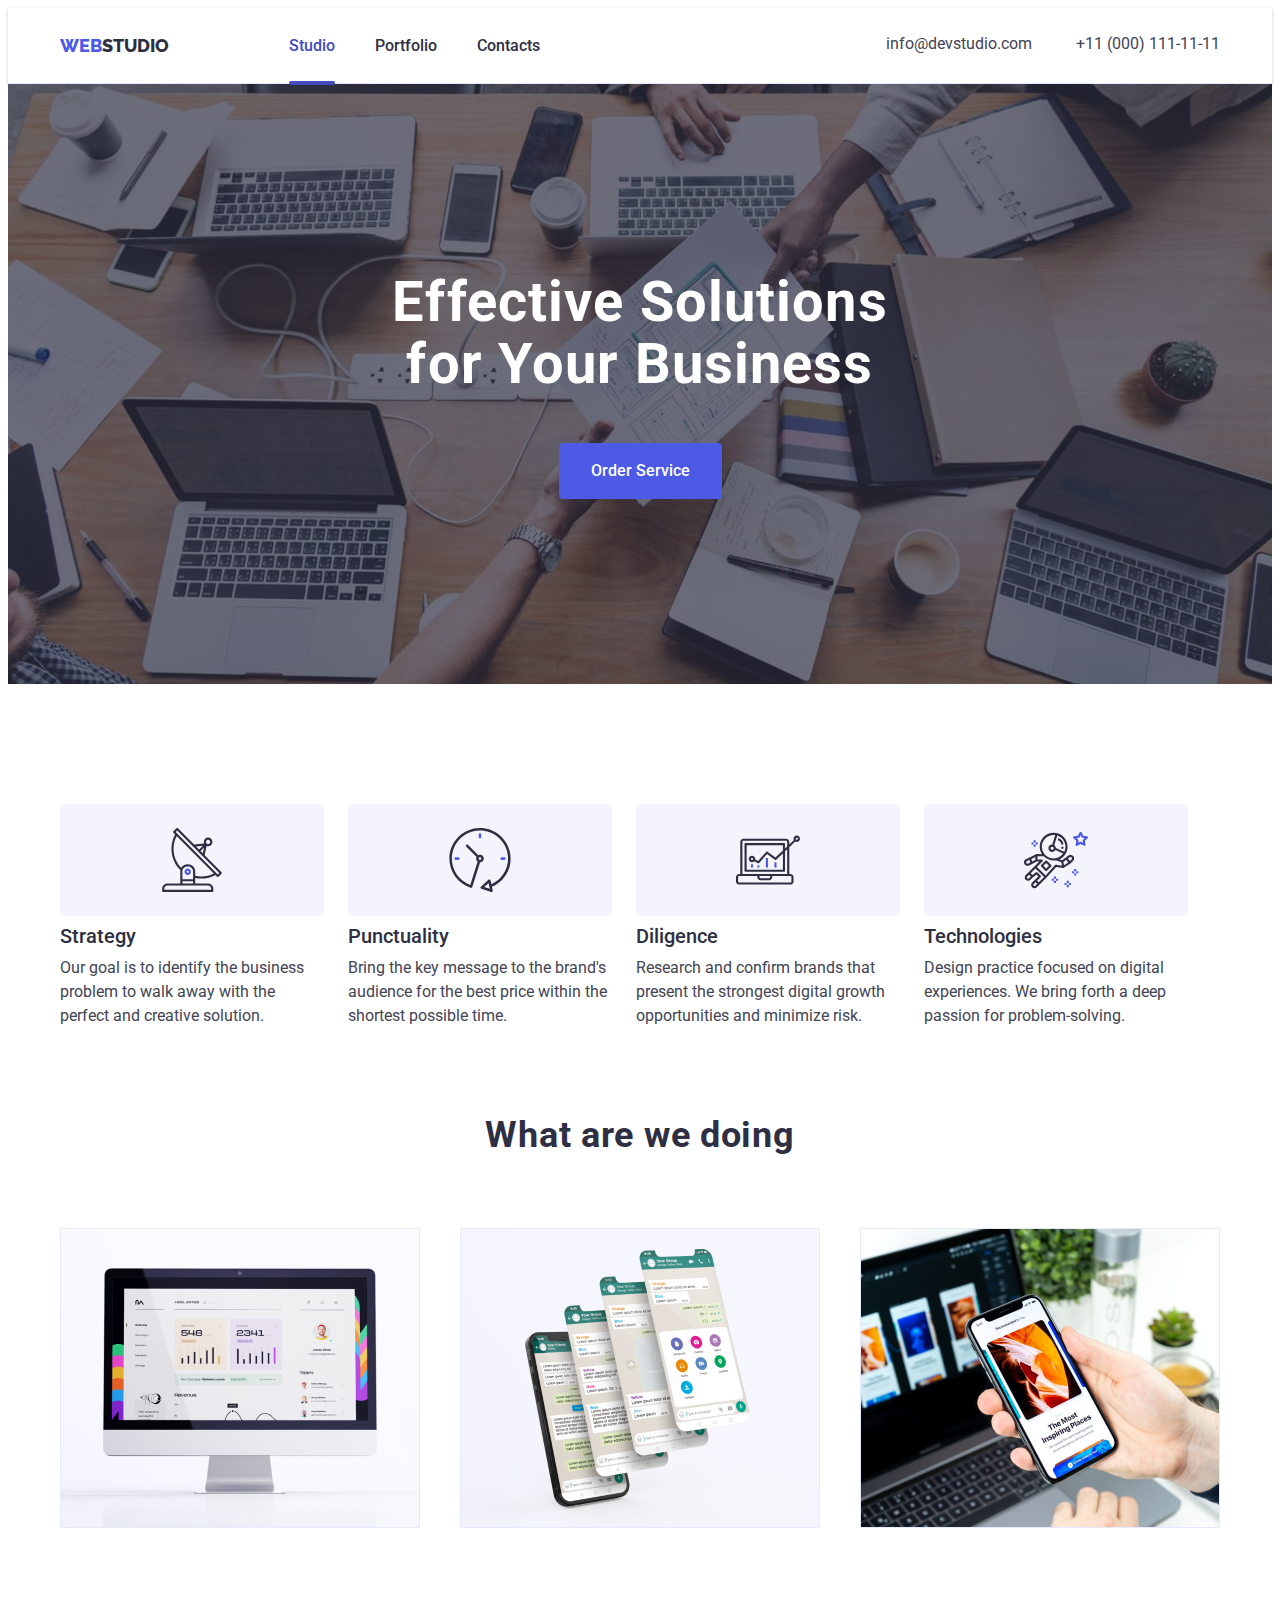
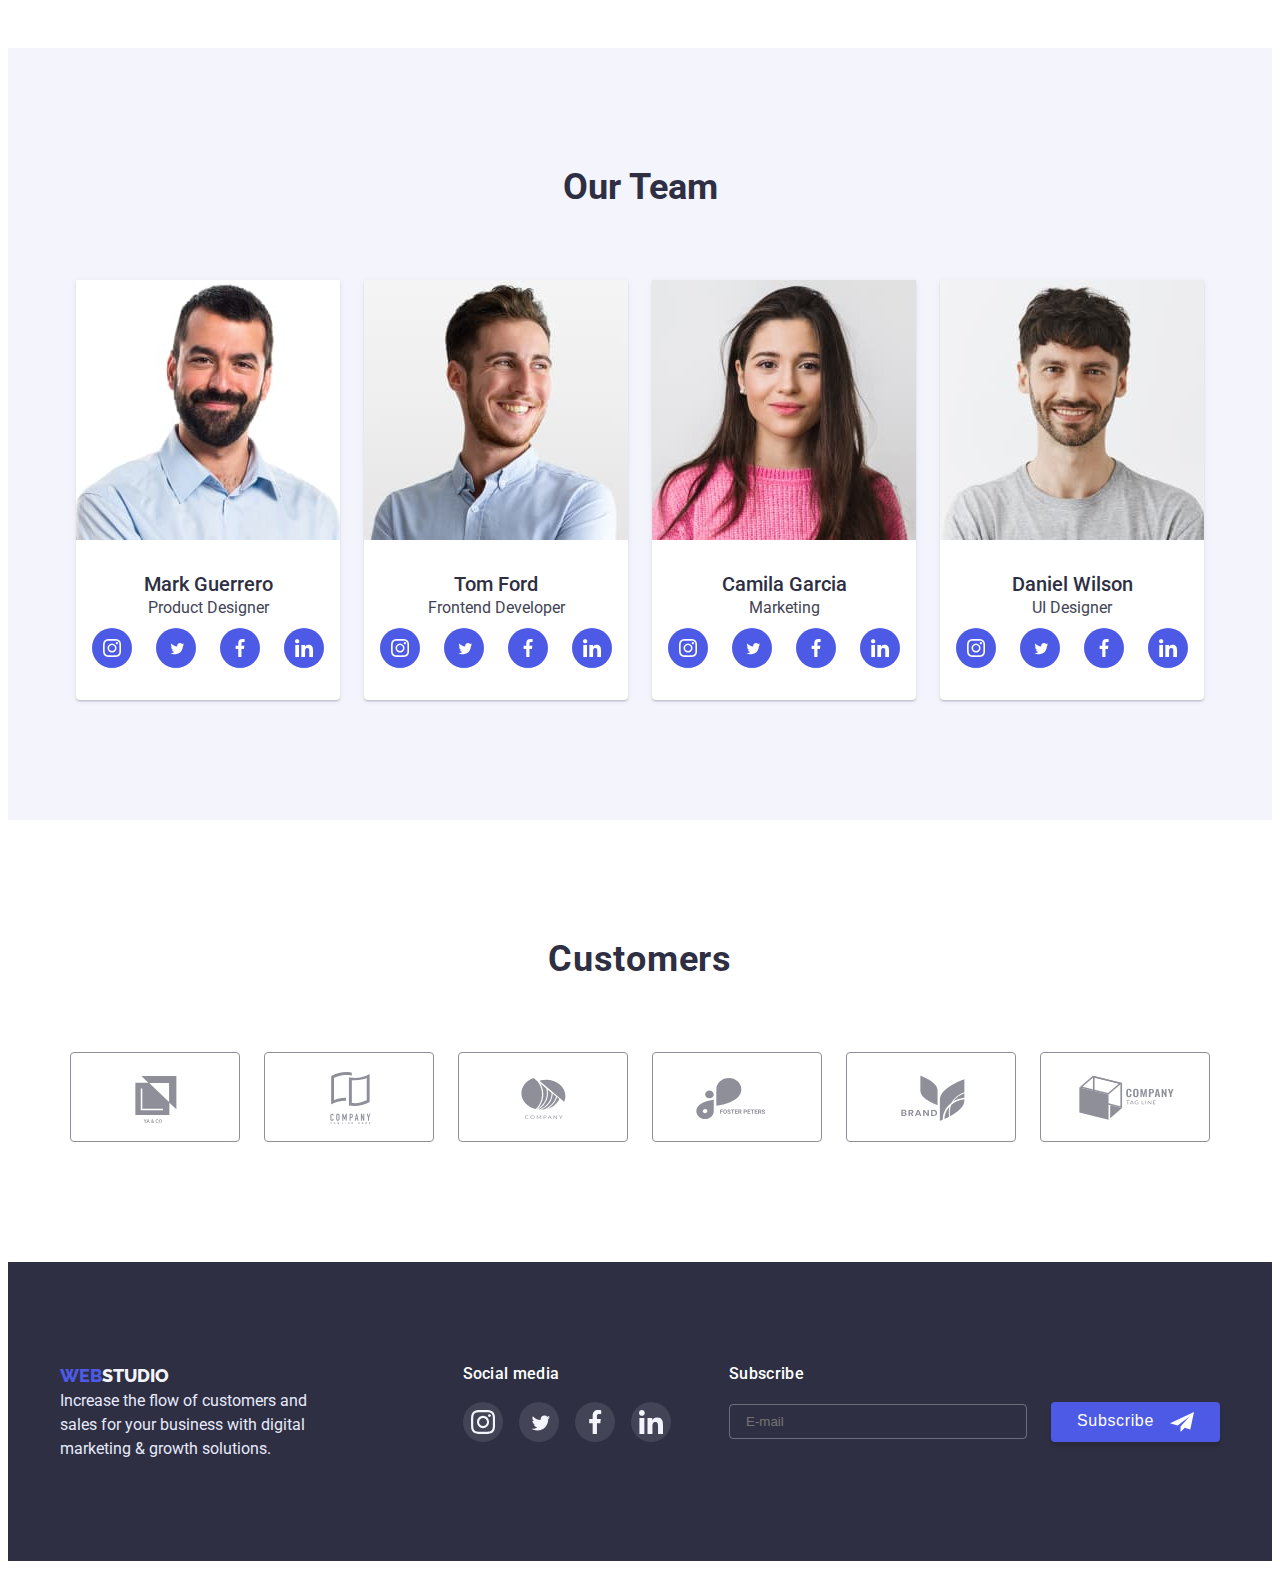
==== commit e7c28460: "initial finish3" ====
--- a/index.html
+++ b/index.html
@@ -178,10 +178,8 @@
               </div>
               <h3 class="hero-advantages-direction">Strategy</h3>
               <p class="hero-advantages-text">
-                12 12 12 12 12 12 12 12 12 12 12 12 12 12 12 12 12 12 12 12 12
-                12 12 12 12 12 12 12 12 12 12 12 12 12 12 12 12 12 12
-                <!-- Our goal is to identify the business problem to walk away with
-                the perfect and creative solution. -->
+                Our goal is to identify the business problem to walk away with
+                the perfect and creative solution.
               </p>
             </li>
             <li class="li-inline-block li-block-dist">
@@ -216,10 +214,8 @@
               </div>
               <h3 class="hero-advantages-direction">Technologies</h3>
               <p class="hero-advantages-text">
-                12 12 12 12 12 12 12 12 12 12 12 12 12 12 12 12 12 12 12 12 12
-                12 12 12 12 12 12 12 12 12 12 12 12 12 12 12 12 12 12
-                <!-- Design practice focused on digital experiences. We bring forth a
-                deep passion for problem-solving. -->
+                Design practice focused on digital experiences. We bring forth a
+                deep passion for problem-solving.
               </p>
             </li>
           </ul>
@@ -718,11 +714,13 @@
                 id="user-policy"
                 class="modal-form-check visually-hidden"
               />
-              <label for="user-policy" class="modal-form-check-privacy"
-                >I accept the terms and conditions of the&nbsp;
-                <a href="" class="modal-form-check-privacy-line"
-                  >Privacy Policy</a
-                >
+              <label for="user-policy" class="modal-form-check-privacy">
+                <span>
+                  I accept the terms and conditions of the&nbsp;
+                  <a href="" class="modal-form-check-privacy-line"
+                    >Privacy Policy</a
+                  >
+                </span>
               </label>
             </div>
 
--- a/css/modal.css
+++ b/css/modal.css
@@ -23,6 +23,13 @@
     .header-section{
         padding-top: 16px;
         padding-bottom: 16px;        
+    }
+}
+
+@media screen and (max-width: 767px) {
+    .header-section{
+        padding-top: 15px;
+        padding-bottom: 15px;        
     }
 }
 
--- a/css/desktop.css
+++ b/css/desktop.css
@@ -187,7 +187,9 @@
     } 
 
     .footer-block-block{
-        margin-left: 22px;
+        display: flex;
+        justify-content: space-between;
+        margin-left: 0;
     }
 
     .footer-block-social{        
